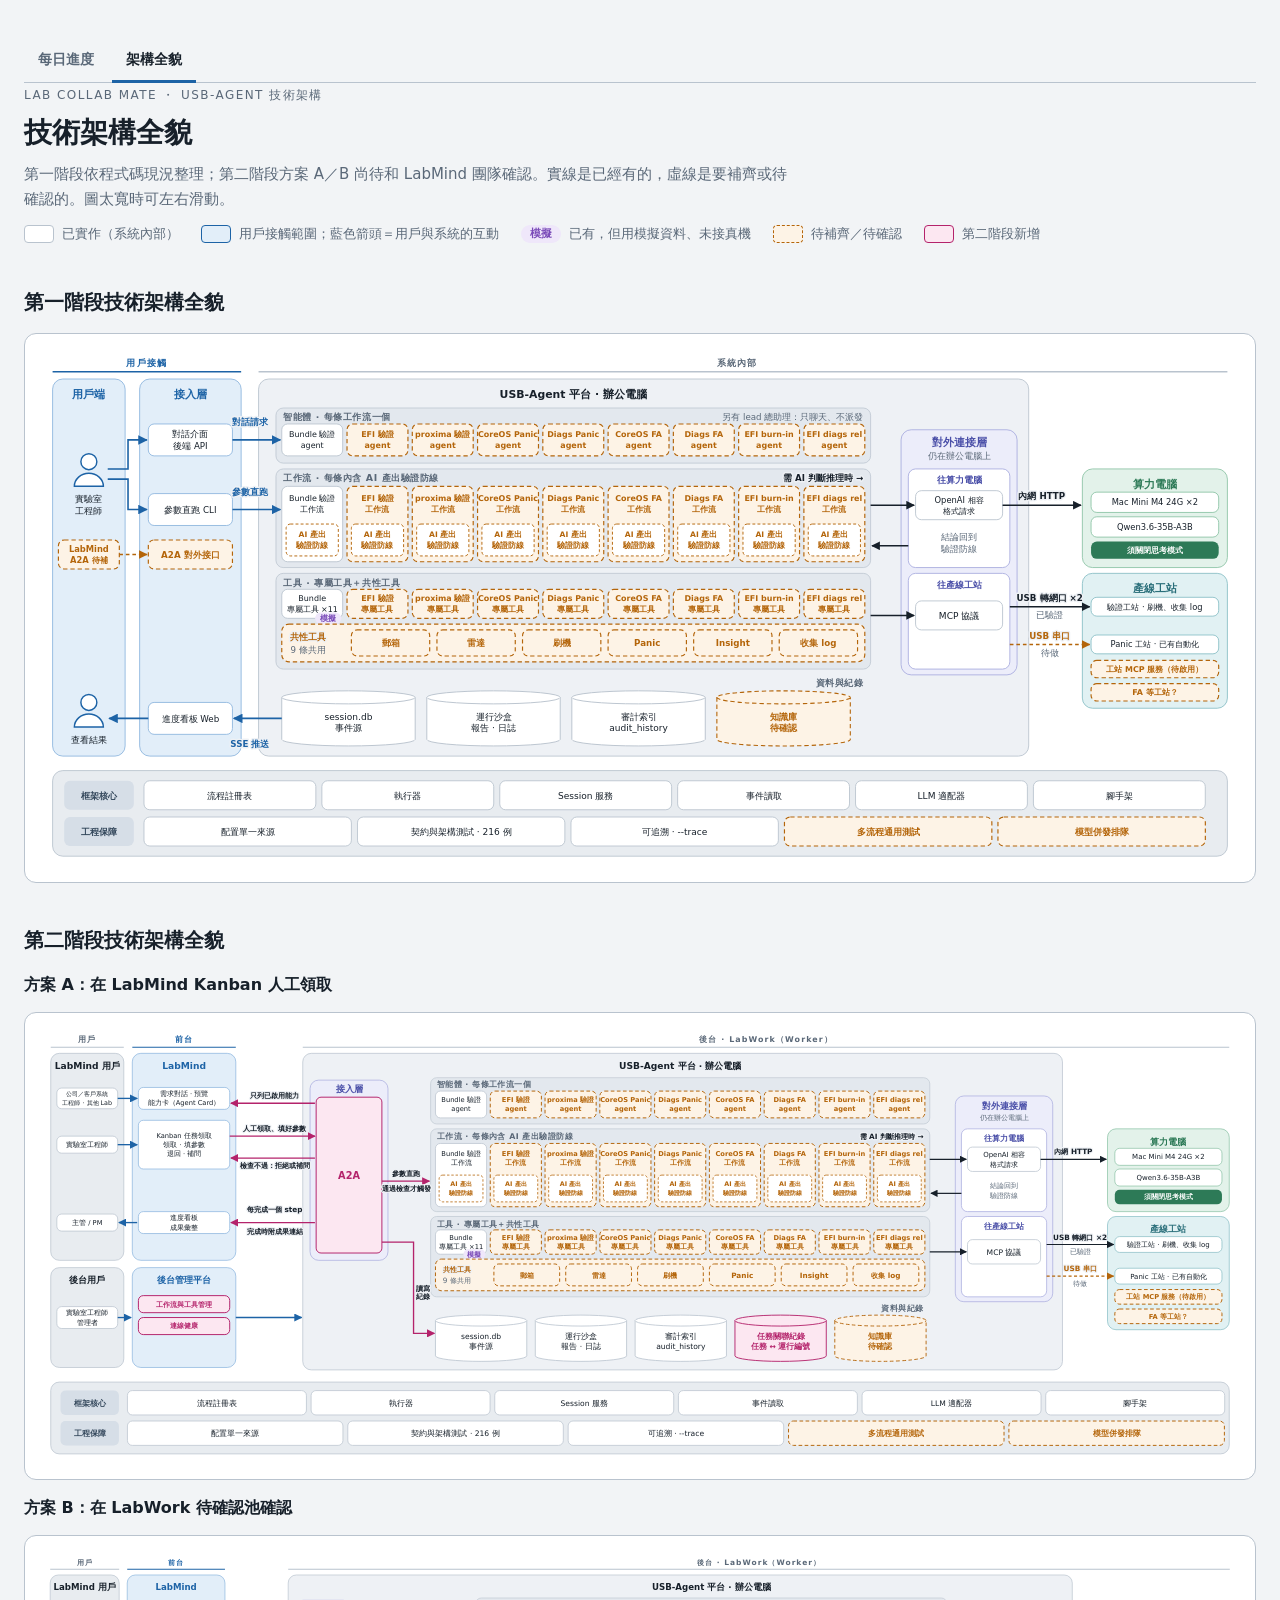
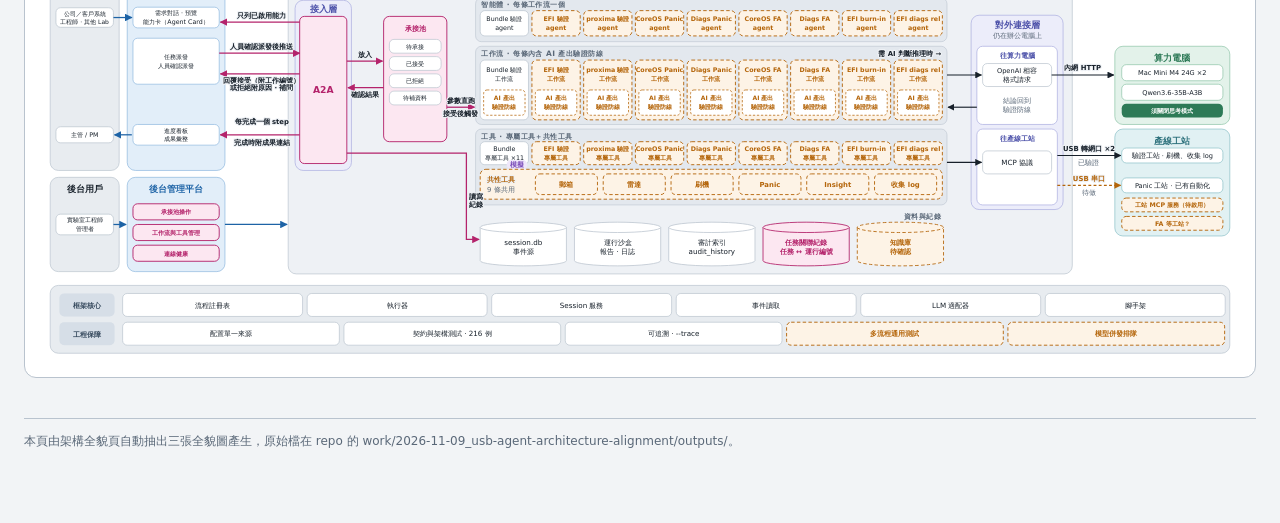
==== public/arch.html @ 5f6e45b5 "[2026-11-11_dashboard-schedule-and-arch-tab] 日報頁新增整體時程與架構全貌分頁 - public/index.html：分頁列、整體時程（摘要卡＋甘特圖） " ====
<!doctype html>
<html lang="zh-Hant">
<head>
<meta charset="utf-8">
<meta name="viewport" content="width=device-width,initial-scale=1,viewport-fit=cover">
<meta name="robots" content="noindex,nofollow">
<title>Lab Collab Mate 架構全貌</title>
<style>
/* Layout: single reading column; wide figures scroll sideways on phones; tables scroll in their own box. */
:root{
  --bg:#F2F4F6; --surface:#FFFFFF; --band:#E8ECF0; --fg:#17202A; --muted:#5A6878; --line:#B9C3CE;
  --head:#DCE4EC; --gap:#B4650A; --gap-soft:#FDF3E6; --mock:#7A4BB8; --mock-soft:#EFE7FA;
  --user:#1D63A6; --user-soft:#E2EEF9; --ubox:#F6FAFE; --user-line:#8DB6DE;
  --plat:#EEF1F5; --comp:#2D7A57; --comp-soft:#E3F2EA; --comp-line:#8CC3A6;
  --stn:#2A6F7A; --stn-soft:#E1F1F3; --stn-line:#89BFC6;
  --arrow:#6A8FB3; --arrow-soft:#DCE8F4; --link:#4A4FA8; --link-soft:#ECEDFA; --link-line:#A9ACDF; --lane:#E4E9EF; --p2:#B4236B; --p2-soft:#FCE7F1; --band2:#E3E8EE; --lane-on:#D7E3EF; --rl:#D6DEE7; --rl-fg:#33475B;
  --f-body:"Noto Sans TC","PingFang TC","Microsoft JhengHei",system-ui,sans-serif;
  --f-mono:"IBM Plex Mono",ui-monospace,Menlo,Consolas,monospace;
}
@media (prefers-color-scheme: dark){:root:not([data-theme="light"]){
  --bg:#12171D; --surface:#1A222B; --band:#202A35; --fg:#E5EBF0; --muted:#9AA8B6; --line:#3D4A58;
  --head:#2A3644; --gap:#F0A84E; --gap-soft:#33261A; --mock:#C3A3F0; --mock-soft:#2E2540;
  --user:#7DB8EE; --user-soft:#1A2C3F; --ubox:#1C2735;
  --user-line:#3F6F9C; --plat:#1D252F; --comp:#6CC495; --comp-soft:#17302A; --comp-line:#3E7A5E;
  --stn:#6FC3CE; --stn-soft:#163036; --stn-line:#3B7880; --arrow:#7FA6CC; --arrow-soft:#1E3043; --link:#A9ADF2; --link-soft:#22243F; --link-line:#4A4E8A; --lane:#232C37; --p2:#F28DBE; --p2-soft:#3A1A2B; --band2:#222B36; --lane-on:#283A4C; --rl:#2B3644; --rl-fg:#C9D5E1; color-scheme:dark}}
:root[data-theme="dark"]{
  --bg:#12171D; --surface:#1A222B; --band:#202A35; --fg:#E5EBF0; --muted:#9AA8B6; --line:#3D4A58;
  --head:#2A3644; --gap:#F0A84E; --gap-soft:#33261A; --mock:#C3A3F0; --mock-soft:#2E2540;
  --user:#7DB8EE; --user-soft:#1A2C3F; --ubox:#1C2735;
  --user-line:#3F6F9C; --plat:#1D252F; --comp:#6CC495; --comp-soft:#17302A; --comp-line:#3E7A5E;
  --stn:#6FC3CE; --stn-soft:#163036; --stn-line:#3B7880; --arrow:#7FA6CC; --arrow-soft:#1E3043; --link:#A9ADF2; --link-soft:#22243F; --link-line:#4A4E8A; --lane:#232C37; --p2:#F28DBE; --p2-soft:#3A1A2B; --band2:#222B36; --lane-on:#283A4C; --rl:#2B3644; --rl-fg:#C9D5E1; color-scheme:dark}
*{box-sizing:border-box}
body{background:var(--bg);color:var(--fg);font-family:var(--f-body);font-size:15px;line-height:1.7}
.wrap{max-width:1960px;margin:0 auto;padding-block:32px 64px;padding-left:max(16px,env(safe-area-inset-left,0px));padding-right:max(16px,env(safe-area-inset-right,0px));display:flex;flex-direction:column;gap:40px}
h1,h2,h3{margin:0;text-wrap:balance}
h1{font-size:28px;line-height:1.3}
h2{font-size:20px}
h3{font-size:16px}
.eyebrow{font-size:12px;letter-spacing:.12em;color:var(--muted)}
.lede{margin:0;max-width:80ch;color:var(--muted)}
header{display:flex;flex-direction:column;gap:10px}
section{display:flex;flex-direction:column;gap:14px;min-width:0}
.legend{display:flex;flex-wrap:wrap;gap:10px 22px;font-size:13px;color:var(--muted);align-items:center}
.legend span{display:inline-flex;align-items:center;gap:8px}
.sw{width:30px;height:18px;border-radius:4px;display:inline-block;font-style:normal}
.sw.solid{background:var(--surface);border:1.5px solid var(--line)}
.sw.usw{background:var(--user-soft);border:1.5px solid var(--user)}
.sw.gapsw{background:var(--gap-soft);border:1.5px dashed var(--gap)}
.sw.mocksw{background:var(--mock-soft);border-radius:9px;width:40px;font-size:11px;color:var(--mock);text-align:center;line-height:18px;font-weight:700}
figure{margin:0;background:var(--surface);border:1px solid var(--line);border-radius:12px;padding:16px;display:flex;flex-direction:column;gap:12px;min-width:0}
.scroll{overflow-x:auto;-webkit-overflow-scrolling:touch}
.scroll svg{display:block;width:100%;min-width:960px;height:auto;margin:0 auto}
.scroll svg.narrow{max-width:1000px}
figcaption{font-size:14px;color:var(--muted);max-width:80ch}
svg{color:var(--fg);font-family:var(--f-body)}
.band{fill:var(--band)}
.uband{fill:var(--user-soft)}
.bl{fill:var(--muted);font-size:13px;font-weight:700;letter-spacing:.06em}
.lane{fill:var(--muted);font-size:14px;font-weight:700;letter-spacing:.08em}
.box{fill:var(--surface);stroke:var(--line);stroke-width:1.5}
.ubox{fill:var(--ubox);stroke:var(--user);stroke-width:1.5}
.gap{fill:var(--gap-soft);stroke:var(--gap);stroke-width:1.6;stroke-dasharray:7 5}
.tagbox{fill:var(--head);stroke:none}
.head{fill:var(--head)}
.tt{fill:var(--fg);font-size:14.5px;font-weight:700}
.ts{fill:var(--muted);font-size:12.5px}
.ts2{fill:var(--fg);font-size:13px}
.tagr{fill:var(--mock-soft)}
.tagt{fill:var(--mock);font-size:11.5px;font-weight:700}
.ar{fill:none;stroke:var(--fg);stroke-width:1.5}
.userar{stroke:var(--user);stroke-width:2}
.ln{stroke:var(--fg);stroke-width:2;fill:none}
.gapar{stroke:var(--gap);stroke-dasharray:6 5}
.ahp{fill:var(--fg)} .ahg{fill:var(--gap)} .ahu{fill:var(--user)}
.al{fill:var(--fg);font-size:12px;font-weight:500}
.ual{fill:var(--user);font-weight:700}
.div{stroke:var(--user);stroke-width:1.5}
.divt{fill:var(--user);font-size:12.5px;font-weight:700}
.zone{fill:var(--muted);font-size:13px;letter-spacing:.14em;font-weight:700}
.zu{fill:var(--user)}
.zline{stroke:var(--line);stroke-width:2;fill:none}
.zlu{stroke:var(--user)}
.g-user{fill:var(--user-soft);stroke:var(--user-line);stroke-width:1.2}
.g-plat{fill:var(--plat);stroke:var(--line);stroke-width:1.2}
.g-comp{fill:var(--comp-soft);stroke:var(--comp-line);stroke-width:1.2}
.g-stn{fill:var(--stn-soft);stroke:var(--stn-line);stroke-width:1.2}
.g-base{fill:var(--band);stroke:var(--line);stroke-width:1.2}
.gt{fill:var(--fg);font-size:15px;font-weight:700}
.gt-user{fill:var(--user)} .gt-comp{fill:var(--comp)} .gt-stn{fill:var(--stn)}
.c-solid{fill:var(--surface);stroke:var(--line);stroke-width:1.2}
.c-user{fill:var(--surface);stroke:var(--user-line);stroke-width:1.2}
.c-comp{fill:var(--surface);stroke:var(--comp-line);stroke-width:1.2}
.c-stn{fill:var(--surface);stroke:var(--stn-line);stroke-width:1.2}
.c-dark{fill:var(--comp)}
.c-gap{fill:var(--gap-soft);stroke:var(--gap);stroke-width:1.6;stroke-dasharray:6 4}
.ct{fill:var(--fg);font-weight:500}
.ct-gap{fill:var(--gap);font-weight:700}
.ct-dark{fill:var(--surface);font-weight:700}
.ba-flow{fill:var(--arrow-soft);stroke:var(--arrow);stroke-width:1.4;stroke-linejoin:round}
.ba-gapflow{fill:var(--gap-soft);stroke:var(--gap);stroke-width:1.4;stroke-dasharray:5 3;stroke-linejoin:round}
.cy{fill:var(--surface);stroke:var(--line);stroke-width:1.3}
.cy-gap{fill:var(--gap-soft);stroke:var(--gap);stroke-width:1.5;stroke-dasharray:6 4}
.ic-user{fill:var(--surface);stroke:var(--user);stroke-width:2}
.ic-comp{fill:var(--surface);stroke:var(--comp);stroke-width:2}
.ic-dot{fill:var(--comp)}
.ic-stn{fill:var(--surface);stroke:var(--stn);stroke-width:2}
.ict{fill:var(--fg);font-size:13px;font-weight:500}
.rl{fill:var(--rl)}
.rlt{fill:var(--rl-fg);font-size:13px;font-weight:700}
.chev{fill:var(--muted)}
.hint{fill:var(--muted);font-size:12px}
.sub{fill:var(--fg);font-size:14px;font-weight:700}
.g-link{fill:var(--link-soft);stroke:var(--link-line);stroke-width:1.2}
.gt-link{fill:var(--link)}
.lane{fill:var(--lane)} .lane-on{fill:var(--lane-on)}
.lk{stroke:var(--gap);stroke-width:1.3;stroke-dasharray:3 3;fill:none}
.sl{paint-order:stroke;stroke:var(--plat);stroke-width:4px;stroke-linejoin:round}
.sub2{font-size:13px;font-weight:700}
.band2{fill:var(--band2);stroke:var(--line);stroke-width:1}
.g-sub{fill:var(--surface);stroke:var(--link-line);stroke-width:1.2}
.guard{fill:var(--surface);stroke:var(--gap);stroke-width:1.3;stroke-dasharray:4 3}
.sw.p2sw{background:var(--p2-soft);border:1.5px solid var(--p2)}
.c-new{fill:var(--p2-soft);stroke:var(--p2);stroke-width:1.6}
.ct-new{fill:var(--p2);font-weight:700}
.cy-new{fill:var(--p2-soft);stroke:var(--p2);stroke-width:1.5}
.sl-n{fill:none;stroke:var(--p2);stroke-width:2.2}
.ahn{fill:var(--p2)}
.sln{fill:var(--p2)}
.g-subu{fill:var(--surface);stroke:var(--user-line);stroke-width:1.2}
.g-subn{fill:var(--surface);stroke:var(--p2);stroke-width:1.2}
.rowt{fill:var(--muted);font-size:13px;font-weight:700;letter-spacing:.06em}
.sl-i{fill:none;stroke:var(--fg);stroke-width:2}
.sl-u{fill:none;stroke:var(--user);stroke-width:2.2}
.sl-g{fill:none;stroke:var(--gap);stroke-width:2;stroke-dasharray:5 4}
.bd-i{fill:var(--fg)} .bd-u{fill:var(--user)} .bd-g{fill:var(--gap)}
.bdt{fill:var(--bg);font-size:12.5px;font-weight:700;font-family:var(--f-mono)}
.sl{fill:var(--fg);font-size:12px;font-weight:700}
.slu{fill:var(--user)} .slg{fill:var(--gap)}
.steps{margin:0;padding-left:0;list-style:none;display:grid;grid-template-columns:repeat(auto-fit,minmax(min(100%,250px),1fr));gap:6px 18px;font-size:14px}
.steps li{display:flex;gap:8px;align-items:baseline;min-width:0}
.steps .n{flex:none;width:22px;height:22px;border-radius:50%;display:inline-flex;align-items:center;justify-content:center;font-family:var(--f-mono);font-size:12px;font-weight:700;color:var(--bg);background:var(--fg)}
.steps .n.u{background:var(--user)} .steps .n.g{background:var(--gap)}

.notes{display:grid;grid-template-columns:repeat(auto-fit,minmax(min(100%,300px),1fr));gap:12px}
.note{background:var(--surface);border:1px solid var(--line);border-radius:10px;padding:12px 14px;font-size:14px;min-width:0}
.note b{display:block;margin-bottom:2px}
.tbl{overflow-x:auto;background:var(--surface);border:1px solid var(--line);border-radius:12px}
table{border-collapse:collapse;width:100%;min-width:900px;font-size:14px}
th,td{text-align:left;padding:10px 14px;border-top:1px solid var(--line);vertical-align:top}
thead th{border-top:0;font-size:12px;color:var(--muted);letter-spacing:.06em;font-weight:500;background:var(--band);white-space:nowrap}
tbody th{font-weight:700;white-space:nowrap}
tbody th code{display:block;font-weight:400;color:var(--muted);font-size:12px}
tr.grp td{background:var(--band);font-size:12px;color:var(--muted);font-weight:700;letter-spacing:.06em;padding-block:6px}
td.n{font-family:var(--f-mono);color:var(--muted);white-space:nowrap}
td.item{font-weight:700;white-space:nowrap}
.q{display:inline-block;font-size:12px;padding:0 8px;border:1px dashed var(--gap);border-radius:4px;background:var(--gap-soft);color:var(--gap);white-space:nowrap}
.mk{display:inline-block;font-size:12px;padding:0 8px;border-radius:9px;background:var(--mock-soft);color:var(--mock);font-weight:700;white-space:nowrap}
.src{font-size:11px;color:var(--muted)}
.who{display:inline-block;font-size:12px;padding:1px 8px;border-radius:999px;background:var(--gap-soft);color:var(--gap);font-weight:700;white-space:nowrap}
.who.me{background:var(--mock-soft);color:var(--mock)}
.mono{font-family:var(--f-mono);font-variant-numeric:tabular-nums}
code{font-family:var(--f-mono);font-size:.92em}
footer{font-size:12px;color:var(--muted);border-top:1px solid var(--line);padding-top:12px}

.tabs{display:flex;gap:4px;border-bottom:1px solid var(--line);margin-bottom:-8px}
.tabs a{font-size:14px;font-weight:700;color:var(--muted);text-decoration:none;padding:8px 14px;border-bottom:3px solid transparent;margin-bottom:-1px}
.tabs a:hover{color:var(--fg)}
.tabs a[aria-current="page"]{color:var(--fg);border-bottom-color:var(--user)}
.tabs a:focus-visible{outline:2px solid var(--user);outline-offset:2px;border-radius:4px}
.note-src{font-size:12px;color:var(--muted)}
</style>
</head>
<body>
<div class="wrap">
<header>
  <nav class="tabs" aria-label="頁面"><a href="./">每日進度</a><a href="arch.html" aria-current="page">架構全貌</a></nav>
  <div class="eyebrow">LAB COLLAB MATE ・ USB-AGENT 技術架構</div>
  <h1>技術架構全貌</h1>
  <p class="lede">第一階段依程式碼現況整理；第二階段方案 A／B 尚待和 LabMind 團隊確認。實線是已經有的，虛線是要補齊或待確認的。圖太寬時可左右滑動。</p>
  <div class="legend">
    <span><i class="sw solid"></i>已實作（系統內部）</span>
    <span><i class="sw usw"></i>用戶接觸範圍；藍色箭頭＝用戶與系統的互動</span>
    <span><i class="sw mocksw">模擬</i>已有，但用模擬資料、未接真機</span>
    <span><i class="sw gapsw"></i>待補齊／待確認</span>
    <span><i class="sw p2sw"></i>第二階段新增</span>
  </div>
</header>

<section aria-labelledby="h-arch">
  <h2 id="h-arch">第一階段技術架構全貌</h2>
  <figure>
    <div class="scroll"><svg viewBox="0 0 1652 712" role="img" aria-label="技術架構全貌：智能體、工作流、工具三層，9 條工作流一一對應且各含 AI 產出驗證防線；工具經 MCP 協議到產線工站，需 AI 判斷時經 OpenAI 相容格式請求到算力電腦"><defs>
<marker id="sah" viewBox="0 0 10 10" refX="9" refY="5" markerWidth="6" markerHeight="6" orient="auto-start-reverse"><path class="ahp" d="M0 0L10 5L0 10z"/></marker>
<marker id="sahu" viewBox="0 0 10 10" refX="9" refY="5" markerWidth="6" markerHeight="6" orient="auto-start-reverse"><path class="ahu" d="M0 0L10 5L0 10z"/></marker>
<marker id="sahg" viewBox="0 0 10 10" refX="9" refY="5" markerWidth="6" markerHeight="6" orient="auto-start-reverse"><path class="ahg" d="M0 0L10 5L0 10z"/></marker>
</defs><text class="zone zu" x="146" y="22" text-anchor="middle">用戶接觸</text><text class="zone" x="960" y="22" text-anchor="middle">系統內部</text><path class="zline zlu" d="M16 30H276"/><path class="zline" d="M300 30H1636"/><rect class="g-user" x="16" y="40" width="100" height="520" rx="14"/><text class="gt gt-user" x="66.0" y="66" text-anchor="middle">用戶端</text><rect class="g-user" x="136" y="40" width="140" height="520" rx="14"/><text class="gt gt-user" x="206.0" y="66" text-anchor="middle">接入層</text><rect class="g-plat" x="300" y="40" width="1062" height="520" rx="14"/><g transform="translate(16,0)"><text class="gt" x="718" y="66" text-anchor="middle">USB-Agent 平台 · 辦公電腦</text><rect class="band2" x="308" y="80" width="820" height="76" rx="10"/><rect class="band2" x="308" y="164" width="820" height="136" rx="10"/><rect class="band2" x="308" y="308" width="820" height="132" rx="10"/><text class="rowt" x="318" y="96" text-anchor="start">智能體 · 每條工作流一個</text><text class="hint" x="1118" y="96" text-anchor="end">另有 lead 總助理：只聊天、不派發</text><text class="rowt" x="318" y="181" text-anchor="start">工作流 · 每條內含 AI 產出驗證防線</text><text class="sl" x="1118" y="181" text-anchor="end">需 AI 判斷推理時 →</text><text class="rowt" x="318" y="325" text-anchor="start">工具 · 專屬工具＋共性工具</text><rect class="c-solid" x="316" y="102" width="84" height="44" rx="8"/><text class="ct" x="358.0" y="120.46" text-anchor="middle" style="font-size:11px">Bundle 驗證</text><text class="ct" x="358.0" y="135.45999999999998" text-anchor="middle" style="font-size:11px">agent</text><rect class="c-solid" x="316" y="188" width="84" height="104" rx="8"/><text class="ct" x="358" y="208" text-anchor="middle" style="font-size:11px">Bundle 驗證</text><text class="ct" x="358" y="224" text-anchor="middle" style="font-size:11px">工作流</text><rect class="guard" x="322" y="240" width="72" height="44" rx="6"/><text class="ct-gap" x="358" y="258" text-anchor="middle" style="font-size:10.5px">AI 產出</text><text class="ct-gap" x="358" y="273" text-anchor="middle" style="font-size:10.5px">驗證防線</text><rect class="c-solid" x="316" y="330" width="84" height="40" rx="8"/><text class="ct" x="358.0" y="346.46" text-anchor="middle" style="font-size:11px">Bundle</text><text class="ct" x="358.0" y="361.46" text-anchor="middle" style="font-size:11px">專屬工具 ×11</text><rect class="tagr" x="362" y="362" width="36" height="16" rx="8"/><text class="tagt" x="380" y="374" text-anchor="middle">模擬</text><rect class="c-gap" x="406" y="102" width="84" height="44" rx="8"/><text class="ct-gap" x="448.0" y="120.46" text-anchor="middle" style="font-size:11px">EFI 驗證</text><text class="ct-gap" x="448.0" y="135.45999999999998" text-anchor="middle" style="font-size:11px">agent</text><rect class="c-gap" x="406" y="188" width="84" height="104" rx="8"/><text class="ct-gap" x="448" y="208" text-anchor="middle" style="font-size:11px">EFI 驗證</text><text class="ct-gap" x="448" y="224" text-anchor="middle" style="font-size:11px">工作流</text><rect class="guard" x="412" y="240" width="72" height="44" rx="6"/><text class="ct-gap" x="448" y="258" text-anchor="middle" style="font-size:10.5px">AI 產出</text><text class="ct-gap" x="448" y="273" text-anchor="middle" style="font-size:10.5px">驗證防線</text><rect class="c-gap" x="406" y="330" width="84" height="40" rx="8"/><text class="ct-gap" x="448.0" y="346.46" text-anchor="middle" style="font-size:11px">EFI 驗證</text><text class="ct-gap" x="448.0" y="361.46" text-anchor="middle" style="font-size:11px">專屬工具</text><rect class="c-gap" x="496" y="102" width="84" height="44" rx="8"/><text class="ct-gap" x="538.0" y="120.46" text-anchor="middle" style="font-size:11px">proxima 驗證</text><text class="ct-gap" x="538.0" y="135.45999999999998" text-anchor="middle" style="font-size:11px">agent</text><rect class="c-gap" x="496" y="188" width="84" height="104" rx="8"/><text class="ct-gap" x="538" y="208" text-anchor="middle" style="font-size:11px">proxima 驗證</text><text class="ct-gap" x="538" y="224" text-anchor="middle" style="font-size:11px">工作流</text><rect class="guard" x="502" y="240" width="72" height="44" rx="6"/><text class="ct-gap" x="538" y="258" text-anchor="middle" style="font-size:10.5px">AI 產出</text><text class="ct-gap" x="538" y="273" text-anchor="middle" style="font-size:10.5px">驗證防線</text><rect class="c-gap" x="496" y="330" width="84" height="40" rx="8"/><text class="ct-gap" x="538.0" y="346.46" text-anchor="middle" style="font-size:11px">proxima 驗證</text><text class="ct-gap" x="538.0" y="361.46" text-anchor="middle" style="font-size:11px">專屬工具</text><rect class="c-gap" x="586" y="102" width="84" height="44" rx="8"/><text class="ct-gap" x="628.0" y="120.46" text-anchor="middle" style="font-size:11px">CoreOS Panic</text><text class="ct-gap" x="628.0" y="135.45999999999998" text-anchor="middle" style="font-size:11px">agent</text><rect class="c-gap" x="586" y="188" width="84" height="104" rx="8"/><text class="ct-gap" x="628" y="208" text-anchor="middle" style="font-size:11px">CoreOS Panic</text><text class="ct-gap" x="628" y="224" text-anchor="middle" style="font-size:11px">工作流</text><rect class="guard" x="592" y="240" width="72" height="44" rx="6"/><text class="ct-gap" x="628" y="258" text-anchor="middle" style="font-size:10.5px">AI 產出</text><text class="ct-gap" x="628" y="273" text-anchor="middle" style="font-size:10.5px">驗證防線</text><rect class="c-gap" x="586" y="330" width="84" height="40" rx="8"/><text class="ct-gap" x="628.0" y="346.46" text-anchor="middle" style="font-size:11px">CoreOS Panic</text><text class="ct-gap" x="628.0" y="361.46" text-anchor="middle" style="font-size:11px">專屬工具</text><rect class="c-gap" x="676" y="102" width="84" height="44" rx="8"/><text class="ct-gap" x="718.0" y="120.46" text-anchor="middle" style="font-size:11px">Diags Panic</text><text class="ct-gap" x="718.0" y="135.45999999999998" text-anchor="middle" style="font-size:11px">agent</text><rect class="c-gap" x="676" y="188" width="84" height="104" rx="8"/><text class="ct-gap" x="718" y="208" text-anchor="middle" style="font-size:11px">Diags Panic</text><text class="ct-gap" x="718" y="224" text-anchor="middle" style="font-size:11px">工作流</text><rect class="guard" x="682" y="240" width="72" height="44" rx="6"/><text class="ct-gap" x="718" y="258" text-anchor="middle" style="font-size:10.5px">AI 產出</text><text class="ct-gap" x="718" y="273" text-anchor="middle" style="font-size:10.5px">驗證防線</text><rect class="c-gap" x="676" y="330" width="84" height="40" rx="8"/><text class="ct-gap" x="718.0" y="346.46" text-anchor="middle" style="font-size:11px">Diags Panic</text><text class="ct-gap" x="718.0" y="361.46" text-anchor="middle" style="font-size:11px">專屬工具</text><rect class="c-gap" x="766" y="102" width="84" height="44" rx="8"/><text class="ct-gap" x="808.0" y="120.46" text-anchor="middle" style="font-size:11px">CoreOS FA</text><text class="ct-gap" x="808.0" y="135.45999999999998" text-anchor="middle" style="font-size:11px">agent</text><rect class="c-gap" x="766" y="188" width="84" height="104" rx="8"/><text class="ct-gap" x="808" y="208" text-anchor="middle" style="font-size:11px">CoreOS FA</text><text class="ct-gap" x="808" y="224" text-anchor="middle" style="font-size:11px">工作流</text><rect class="guard" x="772" y="240" width="72" height="44" rx="6"/><text class="ct-gap" x="808" y="258" text-anchor="middle" style="font-size:10.5px">AI 產出</text><text class="ct-gap" x="808" y="273" text-anchor="middle" style="font-size:10.5px">驗證防線</text><rect class="c-gap" x="766" y="330" width="84" height="40" rx="8"/><text class="ct-gap" x="808.0" y="346.46" text-anchor="middle" style="font-size:11px">CoreOS FA</text><text class="ct-gap" x="808.0" y="361.46" text-anchor="middle" style="font-size:11px">專屬工具</text><rect class="c-gap" x="856" y="102" width="84" height="44" rx="8"/><text class="ct-gap" x="898.0" y="120.46" text-anchor="middle" style="font-size:11px">Diags FA</text><text class="ct-gap" x="898.0" y="135.45999999999998" text-anchor="middle" style="font-size:11px">agent</text><rect class="c-gap" x="856" y="188" width="84" height="104" rx="8"/><text class="ct-gap" x="898" y="208" text-anchor="middle" style="font-size:11px">Diags FA</text><text class="ct-gap" x="898" y="224" text-anchor="middle" style="font-size:11px">工作流</text><rect class="guard" x="862" y="240" width="72" height="44" rx="6"/><text class="ct-gap" x="898" y="258" text-anchor="middle" style="font-size:10.5px">AI 產出</text><text class="ct-gap" x="898" y="273" text-anchor="middle" style="font-size:10.5px">驗證防線</text><rect class="c-gap" x="856" y="330" width="84" height="40" rx="8"/><text class="ct-gap" x="898.0" y="346.46" text-anchor="middle" style="font-size:11px">Diags FA</text><text class="ct-gap" x="898.0" y="361.46" text-anchor="middle" style="font-size:11px">專屬工具</text><rect class="c-gap" x="946" y="102" width="84" height="44" rx="8"/><text class="ct-gap" x="988.0" y="120.46" text-anchor="middle" style="font-size:11px">EFI burn-in</text><text class="ct-gap" x="988.0" y="135.45999999999998" text-anchor="middle" style="font-size:11px">agent</text><rect class="c-gap" x="946" y="188" width="84" height="104" rx="8"/><text class="ct-gap" x="988" y="208" text-anchor="middle" style="font-size:11px">EFI burn-in</text><text class="ct-gap" x="988" y="224" text-anchor="middle" style="font-size:11px">工作流</text><rect class="guard" x="952" y="240" width="72" height="44" rx="6"/><text class="ct-gap" x="988" y="258" text-anchor="middle" style="font-size:10.5px">AI 產出</text><text class="ct-gap" x="988" y="273" text-anchor="middle" style="font-size:10.5px">驗證防線</text><rect class="c-gap" x="946" y="330" width="84" height="40" rx="8"/><text class="ct-gap" x="988.0" y="346.46" text-anchor="middle" style="font-size:11px">EFI burn-in</text><text class="ct-gap" x="988.0" y="361.46" text-anchor="middle" style="font-size:11px">專屬工具</text><rect class="c-gap" x="1036" y="102" width="84" height="44" rx="8"/><text class="ct-gap" x="1078.0" y="120.46" text-anchor="middle" style="font-size:11px">EFI diags rel</text><text class="ct-gap" x="1078.0" y="135.45999999999998" text-anchor="middle" style="font-size:11px">agent</text><rect class="c-gap" x="1036" y="188" width="84" height="104" rx="8"/><text class="ct-gap" x="1078" y="208" text-anchor="middle" style="font-size:11px">EFI diags rel</text><text class="ct-gap" x="1078" y="224" text-anchor="middle" style="font-size:11px">工作流</text><rect class="guard" x="1042" y="240" width="72" height="44" rx="6"/><text class="ct-gap" x="1078" y="258" text-anchor="middle" style="font-size:10.5px">AI 產出</text><text class="ct-gap" x="1078" y="273" text-anchor="middle" style="font-size:10.5px">驗證防線</text><rect class="c-gap" x="1036" y="330" width="84" height="40" rx="8"/><text class="ct-gap" x="1078.0" y="346.46" text-anchor="middle" style="font-size:11px">EFI diags rel</text><text class="ct-gap" x="1078.0" y="361.46" text-anchor="middle" style="font-size:11px">專屬工具</text><rect class="c-gap" x="316" y="378" width="804" height="52" rx="10"/><text class="sl slg" x="328" y="400" text-anchor="start">共性工具</text><text class="hint" x="328" y="418" text-anchor="start">9 條共用</text><rect class="c-gap" x="412" y="386" width="108" height="36" rx="8"/><text class="ct-gap" x="466.0" y="408.32" text-anchor="middle" style="font-size:12px">郵箱</text><rect class="c-gap" x="530" y="386" width="108" height="36" rx="8"/><text class="ct-gap" x="584.0" y="408.32" text-anchor="middle" style="font-size:12px">雷達</text><rect class="c-gap" x="648" y="386" width="108" height="36" rx="8"/><text class="ct-gap" x="702.0" y="408.32" text-anchor="middle" style="font-size:12px">刷機</text><rect class="c-gap" x="766" y="386" width="108" height="36" rx="8"/><text class="ct-gap" x="820.0" y="408.32" text-anchor="middle" style="font-size:12px">Panic</text><rect class="c-gap" x="884" y="386" width="108" height="36" rx="8"/><text class="ct-gap" x="938.0" y="408.32" text-anchor="middle" style="font-size:12px">Insight</text><rect class="c-gap" x="1002" y="386" width="108" height="36" rx="8"/><text class="ct-gap" x="1056.0" y="408.32" text-anchor="middle" style="font-size:12px">收集 log</text><text class="rowt" x="1118" y="464" text-anchor="end">資料與紀錄</text><path class="cy" d="M316 479V537A92.0 9 0 0 0 500 537V479A92.0 9 0 0 0 316 479Z"/><path class="cy" d="M316 479A92.0 9 0 0 0 500 479"/><text class="ct" x="408.0" y="510.0" text-anchor="middle" style="font-size:12.5px">session.db</text><text class="ct" x="408.0" y="526.0" text-anchor="middle" style="font-size:12.5px">事件源</text><path class="cy" d="M516 479V537A92.0 9 0 0 0 700 537V479A92.0 9 0 0 0 516 479Z"/><path class="cy" d="M516 479A92.0 9 0 0 0 700 479"/><text class="ct" x="608.0" y="510.0" text-anchor="middle" style="font-size:12.5px">運行沙盒</text><text class="ct" x="608.0" y="526.0" text-anchor="middle" style="font-size:12.5px">報告 · 日誌</text><path class="cy" d="M716 479V537A92.0 9 0 0 0 900 537V479A92.0 9 0 0 0 716 479Z"/><path class="cy" d="M716 479A92.0 9 0 0 0 900 479"/><text class="ct" x="808.0" y="510.0" text-anchor="middle" style="font-size:12.5px">審計索引</text><text class="ct" x="808.0" y="526.0" text-anchor="middle" style="font-size:12.5px">audit_history</text><path class="cy-gap" d="M916 479V537A92.0 9 0 0 0 1100 537V479A92.0 9 0 0 0 916 479Z"/><path class="cy-gap" d="M916 479A92.0 9 0 0 0 1100 479"/><text class="ct-gap" x="1008.0" y="510.0" text-anchor="middle" style="font-size:12.5px">知識庫</text><text class="ct-gap" x="1008.0" y="526.0" text-anchor="middle" style="font-size:12.5px">待確認</text><rect class="g-link" x="1170" y="110" width="160" height="338" rx="14"/><text class="gt gt-link" x="1250" y="132" text-anchor="middle">對外連接層</text><text class="hint" x="1250" y="150" text-anchor="middle">仍在辦公電腦上</text><rect class="g-sub" x="1180" y="164" width="140" height="136" rx="10"/><text class="gt-link sub2" x="1250" y="184" text-anchor="middle">往算力電腦</text><rect class="c-solid" x="1190" y="194" width="120" height="40" rx="8"/><text class="ct" x="1250.0" y="210.39" text-anchor="middle" style="font-size:11.5px">OpenAI 相容</text><text class="ct" x="1250.0" y="225.89" text-anchor="middle" style="font-size:11.5px">格式請求</text><text class="hint" x="1250" y="262" text-anchor="middle">結論回到</text><text class="hint" x="1250" y="278" text-anchor="middle">驗證防線</text><rect class="g-sub" x="1180" y="308" width="140" height="132" rx="10"/><text class="gt-link sub2" x="1250" y="328" text-anchor="middle">往產線工站</text><rect class="c-solid" x="1190" y="346" width="120" height="40" rx="8"/><text class="ct" x="1250.0" y="370.5" text-anchor="middle" style="font-size:12.5px">MCP 協議</text><rect class="g-comp" x="1420" y="164" width="200" height="136" rx="14"/><text class="gt gt-comp" x="1520.0" y="190" text-anchor="middle">算力電腦</text><rect class="c-comp" x="1432" y="196" width="176" height="28" rx="8"/><text class="ct" x="1520.0" y="214.14" text-anchor="middle" style="font-size:11.5px">Mac Mini M4 24G ×2</text><rect class="c-comp" x="1432" y="230" width="176" height="28" rx="8"/><text class="ct" x="1520.0" y="248.14" text-anchor="middle" style="font-size:11.5px">Qwen3.6-35B-A3B</text><rect class="c-dark" x="1432" y="264" width="176" height="24" rx="8"/><text class="ct-dark" x="1520.0" y="279.96" text-anchor="middle" style="font-size:11px">須關閉思考模式</text><rect class="g-stn" x="1420" y="308" width="200" height="186" rx="14"/><text class="gt gt-stn" x="1520.0" y="334" text-anchor="middle">產線工站</text><rect class="c-stn" x="1432" y="341" width="176" height="26" rx="8"/><text class="ct" x="1520.0" y="358.14" text-anchor="middle" style="font-size:11.5px">驗證工站 · 刷機、收集 log</text><rect class="c-stn" x="1432" y="393" width="176" height="26" rx="8"/><text class="ct" x="1520.0" y="410.14" text-anchor="middle" style="font-size:11.5px">Panic 工站 · 已有自動化</text><rect class="c-gap" x="1432" y="428" width="176" height="24" rx="8"/><text class="ct-gap" x="1520.0" y="443.96" text-anchor="middle" style="font-size:11px">工站 MCP 服務（待啟用）</text><rect class="c-gap" x="1432" y="460" width="176" height="24" rx="8"/><text class="ct-gap" x="1520.0" y="475.96" text-anchor="middle" style="font-size:11px">FA 等工站？</text></g><circle class="ic-user" cx="66" cy="154" r="11"/><path class="ic-user" d="M46 188a20 18 0 0 1 40 0z"/><text class="ict" x="66" y="210" text-anchor="middle">實驗室</text><text class="ict" x="66" y="226" text-anchor="middle">工程師</text><rect class="c-gap" x="24" y="262" width="84" height="40" rx="8"/><text class="ct-gap" x="66.0" y="278.39" text-anchor="middle" style="font-size:11.5px">LabMind</text><text class="ct-gap" x="66.0" y="293.89" text-anchor="middle" style="font-size:11.5px">A2A 待補</text><circle class="ic-user" cx="66" cy="486" r="11"/><path class="ic-user" d="M46 520a20 18 0 0 1 40 0z"/><text class="ict" x="66" y="542" text-anchor="middle">查看結果</text><rect class="c-user" x="148" y="102" width="116" height="44" rx="8"/><text class="ct" x="206.0" y="120.32" text-anchor="middle" style="font-size:12px">對話介面</text><text class="ct" x="206.0" y="136.32" text-anchor="middle" style="font-size:12px">後端 API</text><rect class="c-user" x="148" y="198" width="116" height="44" rx="8"/><text class="ct" x="206.0" y="224.32" text-anchor="middle" style="font-size:12px">參數直跑 CLI</text><rect class="c-gap" x="148" y="262" width="116" height="40" rx="8"/><text class="ct-gap" x="206.0" y="286.32" text-anchor="middle" style="font-size:12px">A2A 對外接口</text><rect class="c-user" x="148" y="486" width="116" height="44" rx="8"/><text class="ct" x="206.0" y="512.32" text-anchor="middle" style="font-size:12px">進度看板 Web</text><path class="sl-u" d="M92 164H120V124H146" marker-end="url(#sahu)"/><path class="sl-u" d="M92 178H120V220H146" marker-end="url(#sahu)"/><path class="sl-g" d="M108 282H146" marker-end="url(#sahg)"/><path class="sl-u" d="M264 124H330" marker-end="url(#sahu)"/><text class="sl slu" x="288" y="104" text-anchor="middle">對話請求</text><path class="sl-u" d="M264 220H330" marker-end="url(#sahu)"/><text class="sl slu" x="288" y="200" text-anchor="middle">參數直跑</text><g transform="translate(16,0)"><path class="sl-i" d="M1128 214H1188" marker-end="url(#sah)"/><path class="sl-i" d="M1180 270H1130" marker-end="url(#sah)"/><path class="sl-i" d="M1310 214H1418" marker-end="url(#sah)"/><text class="sl" x="1364" y="206" text-anchor="middle">內網 HTTP</text><path class="sl-i" d="M1128 366H1188" marker-end="url(#sah)"/><path class="sl-i" d="M1320 354H1430" marker-end="url(#sah)"/><text class="sl" x="1375" y="346" text-anchor="middle">USB 轉網口 ×2</text><text class="hint" x="1375" y="370" text-anchor="middle">已驗證</text><path class="sl-g" d="M1320 406H1430" marker-end="url(#sahg)"/><text class="sl slg" x="1375" y="398" text-anchor="middle">USB 串口</text><text class="hint" x="1375" y="422" text-anchor="middle">待做</text></g><path class="sl-u" d="M332 508H266" marker-end="url(#sahu)"/><text class="sl slu" x="288" y="548" text-anchor="middle">SSE 推送</text><path class="sl-u" d="M148 508H94" marker-end="url(#sahu)"/><rect class="g-base" x="16" y="580" width="1620" height="118" rx="14"/><rect class="rl" x="32" y="594" width="96" height="40" rx="8"/><text class="rlt" x="80.0" y="619.0" text-anchor="middle">框架核心</text><rect class="c-solid" x="142.0" y="594" width="237" height="40" rx="8"/><text class="ct" x="260.5" y="618.5" text-anchor="middle" style="font-size:12.5px">流程註冊表</text><rect class="c-solid" x="387.3" y="594" width="237" height="40" rx="8"/><text class="ct" x="505.8" y="618.5" text-anchor="middle" style="font-size:12.5px">執行器</text><rect class="c-solid" x="632.6" y="594" width="237" height="40" rx="8"/><text class="ct" x="751.1" y="618.5" text-anchor="middle" style="font-size:12.5px">Session 服務</text><rect class="c-solid" x="877.9000000000001" y="594" width="237" height="40" rx="8"/><text class="ct" x="996.4000000000001" y="618.5" text-anchor="middle" style="font-size:12.5px">事件讀取</text><rect class="c-solid" x="1123.2" y="594" width="237" height="40" rx="8"/><text class="ct" x="1241.7" y="618.5" text-anchor="middle" style="font-size:12.5px">LLM 適配器</text><rect class="c-solid" x="1368.5" y="594" width="237" height="40" rx="8"/><text class="ct" x="1487.0" y="618.5" text-anchor="middle" style="font-size:12.5px">腳手架</text><rect class="rl" x="32" y="644" width="96" height="40" rx="8"/><text class="rlt" x="80.0" y="669.0" text-anchor="middle">工程保障</text><rect class="c-solid" x="142.0" y="644" width="286" height="40" rx="8"/><text class="ct" x="285.0" y="668.5" text-anchor="middle" style="font-size:12.5px">配置單一來源</text><rect class="c-solid" x="436.4" y="644" width="286" height="40" rx="8"/><text class="ct" x="579.4" y="668.5" text-anchor="middle" style="font-size:12.5px">契約與架構測試 · 216 例</text><rect class="c-solid" x="730.8" y="644" width="286" height="40" rx="8"/><text class="ct" x="873.8" y="668.5" text-anchor="middle" style="font-size:12.5px">可追溯 · --trace</text><rect class="c-gap" x="1025.1999999999998" y="644" width="286" height="40" rx="8"/><text class="ct-gap" x="1168.1999999999998" y="668.5" text-anchor="middle" style="font-size:12.5px">多流程通用測試</text><rect class="c-gap" x="1319.6" y="644" width="286" height="40" rx="8"/><text class="ct-gap" x="1462.6" y="668.5" text-anchor="middle" style="font-size:12.5px">模型併發排隊</text></svg></div>
    
  </figure>
  </section>

<section aria-labelledby="h-p2">
  <h2 id="h-p2">第二階段技術架構全貌</h2>
  <h3>方案 A：在 LabMind Kanban 人工領取</h3>
  <figure>
    <div class="scroll"><svg viewBox="0 0 1968 712" role="img" aria-label="第二階段方案 A：用戶、前台（LabMind 與後台管理平台）、LabWork 平台（內含接入層）"><defs>
<marker id="aah" viewBox="0 0 10 10" refX="9" refY="5" markerWidth="6" markerHeight="6" orient="auto-start-reverse"><path class="ahp" d="M0 0L10 5L0 10z"/></marker>
<marker id="aahu" viewBox="0 0 10 10" refX="9" refY="5" markerWidth="6" markerHeight="6" orient="auto-start-reverse"><path class="ahu" d="M0 0L10 5L0 10z"/></marker>
<marker id="aahg" viewBox="0 0 10 10" refX="9" refY="5" markerWidth="6" markerHeight="6" orient="auto-start-reverse"><path class="ahg" d="M0 0L10 5L0 10z"/></marker>
<marker id="aahn" viewBox="0 0 10 10" refX="9" refY="5" markerWidth="6" markerHeight="6" orient="auto-start-reverse"><path class="ahn" d="M0 0L10 5L0 10z"/></marker>
</defs><text class="zone" x="76" y="22" text-anchor="middle">用戶</text><text class="zone zu" x="235" y="22" text-anchor="middle">前台</text><text class="zone" x="1191" y="22" text-anchor="middle">後台 · LabWork（Worker）</text><path class="zline" d="M16 30H136"/><path class="zline zlu" d="M150 30H320"/><path class="zline" d="M430 30H1952"/><rect class="g-base" x="16" y="40" width="120" height="340" rx="14"/><text class="gt gt-base" x="76.0" y="66" text-anchor="middle">LabMind 用戶</text><rect class="c-solid" x="26" y="97" width="100" height="34" rx="8"/><text class="ct" x="76.0" y="110.53" text-anchor="middle" style="font-size:10.5px">公司／客戶系統</text><text class="ct" x="76.0" y="125.03" text-anchor="middle" style="font-size:10.5px">工程師 · 其他 Lab</text><rect class="c-solid" x="26" y="176" width="100" height="28" rx="8"/><text class="ct" x="76.0" y="193.96" text-anchor="middle" style="font-size:11px">實驗室工程師</text><rect class="c-solid" x="26" y="304" width="100" height="28" rx="8"/><text class="ct" x="76.0" y="321.96" text-anchor="middle" style="font-size:11px">主管 / PM</text><rect class="g-base" x="16" y="392" width="120" height="164" rx="14"/><text class="gt gt-base" x="76.0" y="418" text-anchor="middle">後台用戶</text><rect class="c-solid" x="26" y="456" width="100" height="36" rx="8"/><text class="ct" x="76.0" y="470.46" text-anchor="middle" style="font-size:11px">實驗室工程師</text><text class="ct" x="76.0" y="485.46" text-anchor="middle" style="font-size:11px">管理者</text><rect class="g-user" x="150" y="40" width="170" height="340" rx="14"/><text class="gt gt-user" x="235.0" y="66" text-anchor="middle">LabMind</text><rect class="c-user" x="160" y="96" width="150" height="36" rx="8"/><text class="ct" x="235.0" y="110.46" text-anchor="middle" style="font-size:11px">需求對話 · 預覽</text><text class="ct" x="235.0" y="125.46" text-anchor="middle" style="font-size:11px">能力卡（Agent Card）</text><rect class="c-user" x="160" y="150" width="150" height="80" rx="8"/><text class="ct" x="235.0" y="178.96" text-anchor="middle" style="font-size:11px">Kanban 任務領取</text><text class="ct" x="235.0" y="193.96" text-anchor="middle" style="font-size:11px">領取 · 填參數</text><text class="ct" x="235.0" y="208.96" text-anchor="middle" style="font-size:11px">退回 · 補問</text><rect class="c-user" x="160" y="300" width="150" height="36" rx="8"/><text class="ct" x="235.0" y="314.46" text-anchor="middle" style="font-size:11px">進度看板</text><text class="ct" x="235.0" y="329.46" text-anchor="middle" style="font-size:11px">成果彙整</text><rect class="g-user" x="150" y="392" width="170" height="164" rx="14"/><text class="gt gt-user" x="235.0" y="418" text-anchor="middle">後台管理平台</text><rect class="c-new" x="160" y="438" width="150" height="28" rx="8"/><text class="ct-new" x="235.0" y="455.96" text-anchor="middle" style="font-size:11px">工作流與工具管理</text><rect class="c-new" x="160" y="474" width="150" height="28" rx="8"/><text class="ct-new" x="235.0" y="491.96" text-anchor="middle" style="font-size:11px">連線健康</text><rect class="g-plat" x="430" y="40" width="1248" height="520" rx="14"/><text class="gt" x="1050" y="66" text-anchor="middle">USB-Agent 平台 · 辦公電腦</text><g transform="translate(316,0)"><g transform="translate(16,0)"><rect class="band2" x="308" y="80" width="820" height="76" rx="10"/><rect class="band2" x="308" y="164" width="820" height="136" rx="10"/><rect class="band2" x="308" y="308" width="820" height="132" rx="10"/><text class="rowt" x="318" y="96" text-anchor="start">智能體 · 每條工作流一個</text><text class="rowt" x="318" y="181" text-anchor="start">工作流 · 每條內含 AI 產出驗證防線</text><text class="sl" x="1118" y="181" text-anchor="end">需 AI 判斷推理時 →</text><text class="rowt" x="318" y="325" text-anchor="start">工具 · 專屬工具＋共性工具</text><rect class="c-solid" x="316" y="102" width="84" height="44" rx="8"/><text class="ct" x="358.0" y="120.46" text-anchor="middle" style="font-size:11px">Bundle 驗證</text><text class="ct" x="358.0" y="135.45999999999998" text-anchor="middle" style="font-size:11px">agent</text><rect class="c-solid" x="316" y="188" width="84" height="104" rx="8"/><text class="ct" x="358" y="208" text-anchor="middle" style="font-size:11px">Bundle 驗證</text><text class="ct" x="358" y="224" text-anchor="middle" style="font-size:11px">工作流</text><rect class="guard" x="322" y="240" width="72" height="44" rx="6"/><text class="ct-gap" x="358" y="258" text-anchor="middle" style="font-size:10.5px">AI 產出</text><text class="ct-gap" x="358" y="273" text-anchor="middle" style="font-size:10.5px">驗證防線</text><rect class="c-solid" x="316" y="330" width="84" height="40" rx="8"/><text class="ct" x="358.0" y="346.46" text-anchor="middle" style="font-size:11px">Bundle</text><text class="ct" x="358.0" y="361.46" text-anchor="middle" style="font-size:11px">專屬工具 ×11</text><rect class="tagr" x="362" y="362" width="36" height="16" rx="8"/><text class="tagt" x="380" y="374" text-anchor="middle">模擬</text><rect class="c-gap" x="406" y="102" width="84" height="44" rx="8"/><text class="ct-gap" x="448.0" y="120.46" text-anchor="middle" style="font-size:11px">EFI 驗證</text><text class="ct-gap" x="448.0" y="135.45999999999998" text-anchor="middle" style="font-size:11px">agent</text><rect class="c-gap" x="406" y="188" width="84" height="104" rx="8"/><text class="ct-gap" x="448" y="208" text-anchor="middle" style="font-size:11px">EFI 驗證</text><text class="ct-gap" x="448" y="224" text-anchor="middle" style="font-size:11px">工作流</text><rect class="guard" x="412" y="240" width="72" height="44" rx="6"/><text class="ct-gap" x="448" y="258" text-anchor="middle" style="font-size:10.5px">AI 產出</text><text class="ct-gap" x="448" y="273" text-anchor="middle" style="font-size:10.5px">驗證防線</text><rect class="c-gap" x="406" y="330" width="84" height="40" rx="8"/><text class="ct-gap" x="448.0" y="346.46" text-anchor="middle" style="font-size:11px">EFI 驗證</text><text class="ct-gap" x="448.0" y="361.46" text-anchor="middle" style="font-size:11px">專屬工具</text><rect class="c-gap" x="496" y="102" width="84" height="44" rx="8"/><text class="ct-gap" x="538.0" y="120.46" text-anchor="middle" style="font-size:11px">proxima 驗證</text><text class="ct-gap" x="538.0" y="135.45999999999998" text-anchor="middle" style="font-size:11px">agent</text><rect class="c-gap" x="496" y="188" width="84" height="104" rx="8"/><text class="ct-gap" x="538" y="208" text-anchor="middle" style="font-size:11px">proxima 驗證</text><text class="ct-gap" x="538" y="224" text-anchor="middle" style="font-size:11px">工作流</text><rect class="guard" x="502" y="240" width="72" height="44" rx="6"/><text class="ct-gap" x="538" y="258" text-anchor="middle" style="font-size:10.5px">AI 產出</text><text class="ct-gap" x="538" y="273" text-anchor="middle" style="font-size:10.5px">驗證防線</text><rect class="c-gap" x="496" y="330" width="84" height="40" rx="8"/><text class="ct-gap" x="538.0" y="346.46" text-anchor="middle" style="font-size:11px">proxima 驗證</text><text class="ct-gap" x="538.0" y="361.46" text-anchor="middle" style="font-size:11px">專屬工具</text><rect class="c-gap" x="586" y="102" width="84" height="44" rx="8"/><text class="ct-gap" x="628.0" y="120.46" text-anchor="middle" style="font-size:11px">CoreOS Panic</text><text class="ct-gap" x="628.0" y="135.45999999999998" text-anchor="middle" style="font-size:11px">agent</text><rect class="c-gap" x="586" y="188" width="84" height="104" rx="8"/><text class="ct-gap" x="628" y="208" text-anchor="middle" style="font-size:11px">CoreOS Panic</text><text class="ct-gap" x="628" y="224" text-anchor="middle" style="font-size:11px">工作流</text><rect class="guard" x="592" y="240" width="72" height="44" rx="6"/><text class="ct-gap" x="628" y="258" text-anchor="middle" style="font-size:10.5px">AI 產出</text><text class="ct-gap" x="628" y="273" text-anchor="middle" style="font-size:10.5px">驗證防線</text><rect class="c-gap" x="586" y="330" width="84" height="40" rx="8"/><text class="ct-gap" x="628.0" y="346.46" text-anchor="middle" style="font-size:11px">CoreOS Panic</text><text class="ct-gap" x="628.0" y="361.46" text-anchor="middle" style="font-size:11px">專屬工具</text><rect class="c-gap" x="676" y="102" width="84" height="44" rx="8"/><text class="ct-gap" x="718.0" y="120.46" text-anchor="middle" style="font-size:11px">Diags Panic</text><text class="ct-gap" x="718.0" y="135.45999999999998" text-anchor="middle" style="font-size:11px">agent</text><rect class="c-gap" x="676" y="188" width="84" height="104" rx="8"/><text class="ct-gap" x="718" y="208" text-anchor="middle" style="font-size:11px">Diags Panic</text><text class="ct-gap" x="718" y="224" text-anchor="middle" style="font-size:11px">工作流</text><rect class="guard" x="682" y="240" width="72" height="44" rx="6"/><text class="ct-gap" x="718" y="258" text-anchor="middle" style="font-size:10.5px">AI 產出</text><text class="ct-gap" x="718" y="273" text-anchor="middle" style="font-size:10.5px">驗證防線</text><rect class="c-gap" x="676" y="330" width="84" height="40" rx="8"/><text class="ct-gap" x="718.0" y="346.46" text-anchor="middle" style="font-size:11px">Diags Panic</text><text class="ct-gap" x="718.0" y="361.46" text-anchor="middle" style="font-size:11px">專屬工具</text><rect class="c-gap" x="766" y="102" width="84" height="44" rx="8"/><text class="ct-gap" x="808.0" y="120.46" text-anchor="middle" style="font-size:11px">CoreOS FA</text><text class="ct-gap" x="808.0" y="135.45999999999998" text-anchor="middle" style="font-size:11px">agent</text><rect class="c-gap" x="766" y="188" width="84" height="104" rx="8"/><text class="ct-gap" x="808" y="208" text-anchor="middle" style="font-size:11px">CoreOS FA</text><text class="ct-gap" x="808" y="224" text-anchor="middle" style="font-size:11px">工作流</text><rect class="guard" x="772" y="240" width="72" height="44" rx="6"/><text class="ct-gap" x="808" y="258" text-anchor="middle" style="font-size:10.5px">AI 產出</text><text class="ct-gap" x="808" y="273" text-anchor="middle" style="font-size:10.5px">驗證防線</text><rect class="c-gap" x="766" y="330" width="84" height="40" rx="8"/><text class="ct-gap" x="808.0" y="346.46" text-anchor="middle" style="font-size:11px">CoreOS FA</text><text class="ct-gap" x="808.0" y="361.46" text-anchor="middle" style="font-size:11px">專屬工具</text><rect class="c-gap" x="856" y="102" width="84" height="44" rx="8"/><text class="ct-gap" x="898.0" y="120.46" text-anchor="middle" style="font-size:11px">Diags FA</text><text class="ct-gap" x="898.0" y="135.45999999999998" text-anchor="middle" style="font-size:11px">agent</text><rect class="c-gap" x="856" y="188" width="84" height="104" rx="8"/><text class="ct-gap" x="898" y="208" text-anchor="middle" style="font-size:11px">Diags FA</text><text class="ct-gap" x="898" y="224" text-anchor="middle" style="font-size:11px">工作流</text><rect class="guard" x="862" y="240" width="72" height="44" rx="6"/><text class="ct-gap" x="898" y="258" text-anchor="middle" style="font-size:10.5px">AI 產出</text><text class="ct-gap" x="898" y="273" text-anchor="middle" style="font-size:10.5px">驗證防線</text><rect class="c-gap" x="856" y="330" width="84" height="40" rx="8"/><text class="ct-gap" x="898.0" y="346.46" text-anchor="middle" style="font-size:11px">Diags FA</text><text class="ct-gap" x="898.0" y="361.46" text-anchor="middle" style="font-size:11px">專屬工具</text><rect class="c-gap" x="946" y="102" width="84" height="44" rx="8"/><text class="ct-gap" x="988.0" y="120.46" text-anchor="middle" style="font-size:11px">EFI burn-in</text><text class="ct-gap" x="988.0" y="135.45999999999998" text-anchor="middle" style="font-size:11px">agent</text><rect class="c-gap" x="946" y="188" width="84" height="104" rx="8"/><text class="ct-gap" x="988" y="208" text-anchor="middle" style="font-size:11px">EFI burn-in</text><text class="ct-gap" x="988" y="224" text-anchor="middle" style="font-size:11px">工作流</text><rect class="guard" x="952" y="240" width="72" height="44" rx="6"/><text class="ct-gap" x="988" y="258" text-anchor="middle" style="font-size:10.5px">AI 產出</text><text class="ct-gap" x="988" y="273" text-anchor="middle" style="font-size:10.5px">驗證防線</text><rect class="c-gap" x="946" y="330" width="84" height="40" rx="8"/><text class="ct-gap" x="988.0" y="346.46" text-anchor="middle" style="font-size:11px">EFI burn-in</text><text class="ct-gap" x="988.0" y="361.46" text-anchor="middle" style="font-size:11px">專屬工具</text><rect class="c-gap" x="1036" y="102" width="84" height="44" rx="8"/><text class="ct-gap" x="1078.0" y="120.46" text-anchor="middle" style="font-size:11px">EFI diags rel</text><text class="ct-gap" x="1078.0" y="135.45999999999998" text-anchor="middle" style="font-size:11px">agent</text><rect class="c-gap" x="1036" y="188" width="84" height="104" rx="8"/><text class="ct-gap" x="1078" y="208" text-anchor="middle" style="font-size:11px">EFI diags rel</text><text class="ct-gap" x="1078" y="224" text-anchor="middle" style="font-size:11px">工作流</text><rect class="guard" x="1042" y="240" width="72" height="44" rx="6"/><text class="ct-gap" x="1078" y="258" text-anchor="middle" style="font-size:10.5px">AI 產出</text><text class="ct-gap" x="1078" y="273" text-anchor="middle" style="font-size:10.5px">驗證防線</text><rect class="c-gap" x="1036" y="330" width="84" height="40" rx="8"/><text class="ct-gap" x="1078.0" y="346.46" text-anchor="middle" style="font-size:11px">EFI diags rel</text><text class="ct-gap" x="1078.0" y="361.46" text-anchor="middle" style="font-size:11px">專屬工具</text><rect class="c-gap" x="316" y="378" width="804" height="52" rx="10"/><text class="sl slg" x="328" y="400" text-anchor="start">共性工具</text><text class="hint" x="328" y="418" text-anchor="start">9 條共用</text><rect class="c-gap" x="412" y="386" width="108" height="36" rx="8"/><text class="ct-gap" x="466.0" y="408.32" text-anchor="middle" style="font-size:12px">郵箱</text><rect class="c-gap" x="530" y="386" width="108" height="36" rx="8"/><text class="ct-gap" x="584.0" y="408.32" text-anchor="middle" style="font-size:12px">雷達</text><rect class="c-gap" x="648" y="386" width="108" height="36" rx="8"/><text class="ct-gap" x="702.0" y="408.32" text-anchor="middle" style="font-size:12px">刷機</text><rect class="c-gap" x="766" y="386" width="108" height="36" rx="8"/><text class="ct-gap" x="820.0" y="408.32" text-anchor="middle" style="font-size:12px">Panic</text><rect class="c-gap" x="884" y="386" width="108" height="36" rx="8"/><text class="ct-gap" x="938.0" y="408.32" text-anchor="middle" style="font-size:12px">Insight</text><rect class="c-gap" x="1002" y="386" width="108" height="36" rx="8"/><text class="ct-gap" x="1056.0" y="408.32" text-anchor="middle" style="font-size:12px">收集 log</text><text class="rowt" x="1118" y="464" text-anchor="end">資料與紀錄</text><path class="cy" d="M316 479V537A75.0 9 0 0 0 466 537V479A75.0 9 0 0 0 316 479Z"/><path class="cy" d="M316 479A75.0 9 0 0 0 466 479"/><text class="ct" x="391.0" y="510.0" text-anchor="middle" style="font-size:12.5px">session.db</text><text class="ct" x="391.0" y="526.0" text-anchor="middle" style="font-size:12.5px">事件源</text><path class="cy" d="M480 479V537A75.0 9 0 0 0 630 537V479A75.0 9 0 0 0 480 479Z"/><path class="cy" d="M480 479A75.0 9 0 0 0 630 479"/><text class="ct" x="555.0" y="510.0" text-anchor="middle" style="font-size:12.5px">運行沙盒</text><text class="ct" x="555.0" y="526.0" text-anchor="middle" style="font-size:12.5px">報告 · 日誌</text><path class="cy" d="M644 479V537A75.0 9 0 0 0 794 537V479A75.0 9 0 0 0 644 479Z"/><path class="cy" d="M644 479A75.0 9 0 0 0 794 479"/><text class="ct" x="719.0" y="510.0" text-anchor="middle" style="font-size:12.5px">審計索引</text><text class="ct" x="719.0" y="526.0" text-anchor="middle" style="font-size:12.5px">audit_history</text><path class="cy-new" d="M808 479V537A75.0 9 0 0 0 958 537V479A75.0 9 0 0 0 808 479Z"/><path class="cy-new" d="M808 479A75.0 9 0 0 0 958 479"/><text class="ct-new" x="883.0" y="510.0" text-anchor="middle" style="font-size:12.5px">任務關聯紀錄</text><text class="ct-new" x="883.0" y="526.0" text-anchor="middle" style="font-size:12.5px">任務 ↔ 運行編號</text><path class="cy-gap" d="M972 479V537A75.0 9 0 0 0 1122 537V479A75.0 9 0 0 0 972 479Z"/><path class="cy-gap" d="M972 479A75.0 9 0 0 0 1122 479"/><text class="ct-gap" x="1047.0" y="510.0" text-anchor="middle" style="font-size:12.5px">知識庫</text><text class="ct-gap" x="1047.0" y="526.0" text-anchor="middle" style="font-size:12.5px">待確認</text><rect class="g-link" x="1170" y="110" width="160" height="338" rx="14"/><text class="gt gt-link" x="1250" y="132" text-anchor="middle">對外連接層</text><text class="hint" x="1250" y="150" text-anchor="middle">仍在辦公電腦上</text><rect class="g-sub" x="1180" y="164" width="140" height="136" rx="10"/><text class="gt-link sub2" x="1250" y="184" text-anchor="middle">往算力電腦</text><rect class="c-solid" x="1190" y="194" width="120" height="40" rx="8"/><text class="ct" x="1250.0" y="210.39" text-anchor="middle" style="font-size:11.5px">OpenAI 相容</text><text class="ct" x="1250.0" y="225.89" text-anchor="middle" style="font-size:11.5px">格式請求</text><text class="hint" x="1250" y="262" text-anchor="middle">結論回到</text><text class="hint" x="1250" y="278" text-anchor="middle">驗證防線</text><rect class="g-sub" x="1180" y="308" width="140" height="132" rx="10"/><text class="gt-link sub2" x="1250" y="328" text-anchor="middle">往產線工站</text><rect class="c-solid" x="1190" y="346" width="120" height="40" rx="8"/><text class="ct" x="1250.0" y="370.5" text-anchor="middle" style="font-size:12.5px">MCP 協議</text><rect class="g-comp" x="1420" y="164" width="200" height="136" rx="14"/><text class="gt gt-comp" x="1520.0" y="190" text-anchor="middle">算力電腦</text><rect class="c-comp" x="1432" y="196" width="176" height="28" rx="8"/><text class="ct" x="1520.0" y="214.14" text-anchor="middle" style="font-size:11.5px">Mac Mini M4 24G ×2</text><rect class="c-comp" x="1432" y="230" width="176" height="28" rx="8"/><text class="ct" x="1520.0" y="248.14" text-anchor="middle" style="font-size:11.5px">Qwen3.6-35B-A3B</text><rect class="c-dark" x="1432" y="264" width="176" height="24" rx="8"/><text class="ct-dark" x="1520.0" y="279.96" text-anchor="middle" style="font-size:11px">須關閉思考模式</text><rect class="g-stn" x="1420" y="308" width="200" height="186" rx="14"/><text class="gt gt-stn" x="1520.0" y="334" text-anchor="middle">產線工站</text><rect class="c-stn" x="1432" y="341" width="176" height="26" rx="8"/><text class="ct" x="1520.0" y="358.14" text-anchor="middle" style="font-size:11.5px">驗證工站 · 刷機、收集 log</text><rect class="c-stn" x="1432" y="393" width="176" height="26" rx="8"/><text class="ct" x="1520.0" y="410.14" text-anchor="middle" style="font-size:11.5px">Panic 工站 · 已有自動化</text><rect class="c-gap" x="1432" y="428" width="176" height="24" rx="8"/><text class="ct-gap" x="1520.0" y="443.96" text-anchor="middle" style="font-size:11px">工站 MCP 服務（待啟用）</text><rect class="c-gap" x="1432" y="460" width="176" height="24" rx="8"/><text class="ct-gap" x="1520.0" y="475.96" text-anchor="middle" style="font-size:11px">FA 等工站？</text></g></g><g transform="translate(316,0)"><g transform="translate(16,0)"><path class="sl-i" d="M1128 214H1188" marker-end="url(#aah)"/><path class="sl-i" d="M1180 270H1130" marker-end="url(#aah)"/><path class="sl-i" d="M1310 214H1418" marker-end="url(#aah)"/><text class="sl" x="1364" y="206" text-anchor="middle">內網 HTTP</text><path class="sl-i" d="M1128 366H1188" marker-end="url(#aah)"/><path class="sl-i" d="M1320 354H1430" marker-end="url(#aah)"/><text class="sl" x="1375" y="346" text-anchor="middle">USB 轉網口 ×2</text><text class="hint" x="1375" y="370" text-anchor="middle">已驗證</text><path class="sl-g" d="M1320 406H1430" marker-end="url(#aahg)"/><text class="sl slg" x="1375" y="398" text-anchor="middle">USB 串口</text><text class="hint" x="1375" y="422" text-anchor="middle">待做</text></g></g><rect class="g-link" x="442" y="84" width="128" height="296" rx="14"/><text class="gt gt-link" x="506" y="104" text-anchor="middle">接入層</text><rect class="c-new" x="452" y="112" width="108" height="256" rx="8"/><text class="ct-new" x="506.0" y="245.76" text-anchor="middle" style="font-size:16px">A2A</text><path class="sl-u" d="M126 114H158" marker-end="url(#aahu)"/><path class="sl-u" d="M126 190H158" marker-end="url(#aahu)"/><path class="sl-u" d="M158 318H128" marker-end="url(#aahu)"/><path class="sl-u" d="M126 474H148" marker-end="url(#aahu)"/><path class="sl-n" d="M450 122H312" marker-end="url(#aahn)"/><text class="sl sln" x="384" y="114" text-anchor="middle">只列已啟用能力</text><path class="sl-n" d="M310 176H450" marker-end="url(#aahn)"/><text class="sl sln" x="384" y="168" text-anchor="middle">人工領取、填好參數</text><path class="sl-n" d="M450 212H312" marker-end="url(#aahn)"/><text class="sl sln" x="384" y="228" text-anchor="middle">檢查不過：拒絕或補問</text><path class="sl-n" d="M450 318H312" marker-end="url(#aahn)"/><text class="sl sln" x="384" y="300" text-anchor="middle">每完成一個 step</text><text class="sl sln" x="384" y="336" text-anchor="middle">完成時附成果連結</text><path class="sl-n" d="M560 250H638" marker-end="url(#aahn)"/><text class="sl sln" x="600" y="242" text-anchor="middle">參數直跑</text><text class="sl sln" x="600" y="266" text-anchor="middle">通過檢查才觸發</text><path class="sl-n" d="M560 350H612V500H646" marker-end="url(#aahn)"/><text class="sl sln" x="616" y="430" text-anchor="start">讀寫</text><text class="sl sln" x="616" y="444" text-anchor="start">紀錄</text><path class="sl-u" d="M320 474H428" marker-end="url(#aahu)"/><rect class="g-base" x="16" y="580" width="1936" height="118" rx="14"/><rect class="rl" x="32" y="594" width="96" height="40" rx="8"/><text class="rlt" x="80.0" y="619.0" text-anchor="middle">框架核心</text><rect class="c-solid" x="142.0" y="594" width="294" height="40" rx="8"/><text class="ct" x="289.0" y="618.5" text-anchor="middle" style="font-size:12.5px">流程註冊表</text><rect class="c-solid" x="443.7" y="594" width="294" height="40" rx="8"/><text class="ct" x="590.7" y="618.5" text-anchor="middle" style="font-size:12.5px">執行器</text><rect class="c-solid" x="745.4" y="594" width="294" height="40" rx="8"/><text class="ct" x="892.4" y="618.5" text-anchor="middle" style="font-size:12.5px">Session 服務</text><rect class="c-solid" x="1047.1" y="594" width="294" height="40" rx="8"/><text class="ct" x="1194.1" y="618.5" text-anchor="middle" style="font-size:12.5px">事件讀取</text><rect class="c-solid" x="1348.8" y="594" width="294" height="40" rx="8"/><text class="ct" x="1495.8" y="618.5" text-anchor="middle" style="font-size:12.5px">LLM 適配器</text><rect class="c-solid" x="1650.5" y="594" width="294" height="40" rx="8"/><text class="ct" x="1797.5" y="618.5" text-anchor="middle" style="font-size:12.5px">腳手架</text><rect class="rl" x="32" y="644" width="96" height="40" rx="8"/><text class="rlt" x="80.0" y="669.0" text-anchor="middle">工程保障</text><rect class="c-solid" x="142" y="644" width="354" height="40" rx="8"/><text class="ct" x="319.0" y="668.5" text-anchor="middle" style="font-size:12.5px">配置單一來源</text><rect class="c-solid" x="504" y="644" width="354" height="40" rx="8"/><text class="ct" x="681.0" y="668.5" text-anchor="middle" style="font-size:12.5px">契約與架構測試 · 216 例</text><rect class="c-solid" x="866" y="644" width="354" height="40" rx="8"/><text class="ct" x="1043.0" y="668.5" text-anchor="middle" style="font-size:12.5px">可追溯 · --trace</text><rect class="c-gap" x="1228" y="644" width="354" height="40" rx="8"/><text class="ct-gap" x="1405.0" y="668.5" text-anchor="middle" style="font-size:12.5px">多流程通用測試</text><rect class="c-gap" x="1590" y="644" width="354" height="40" rx="8"/><text class="ct-gap" x="1767.0" y="668.5" text-anchor="middle" style="font-size:12.5px">模型併發排隊</text></svg></div>
  </figure>
  <h3>方案 B：在 LabWork 待確認池確認</h3>
  <figure>
    <div class="scroll"><svg viewBox="0 0 2084 712" role="img" aria-label="第二階段方案 B：用戶、前台（LabMind 與後台管理平台）、LabWork 平台（內含接入層）"><defs>
<marker id="bah" viewBox="0 0 10 10" refX="9" refY="5" markerWidth="6" markerHeight="6" orient="auto-start-reverse"><path class="ahp" d="M0 0L10 5L0 10z"/></marker>
<marker id="bahu" viewBox="0 0 10 10" refX="9" refY="5" markerWidth="6" markerHeight="6" orient="auto-start-reverse"><path class="ahu" d="M0 0L10 5L0 10z"/></marker>
<marker id="bahg" viewBox="0 0 10 10" refX="9" refY="5" markerWidth="6" markerHeight="6" orient="auto-start-reverse"><path class="ahg" d="M0 0L10 5L0 10z"/></marker>
<marker id="bahn" viewBox="0 0 10 10" refX="9" refY="5" markerWidth="6" markerHeight="6" orient="auto-start-reverse"><path class="ahn" d="M0 0L10 5L0 10z"/></marker>
</defs><text class="zone" x="76" y="22" text-anchor="middle">用戶</text><text class="zone zu" x="235" y="22" text-anchor="middle">前台</text><text class="zone" x="1249" y="22" text-anchor="middle">後台 · LabWork（Worker）</text><path class="zline" d="M16 30H136"/><path class="zline zlu" d="M150 30H320"/><path class="zline" d="M430 30H2068"/><rect class="g-base" x="16" y="40" width="120" height="340" rx="14"/><text class="gt gt-base" x="76.0" y="66" text-anchor="middle">LabMind 用戶</text><rect class="c-solid" x="26" y="97" width="100" height="34" rx="8"/><text class="ct" x="76.0" y="110.53" text-anchor="middle" style="font-size:10.5px">公司／客戶系統</text><text class="ct" x="76.0" y="125.03" text-anchor="middle" style="font-size:10.5px">工程師 · 其他 Lab</text><rect class="c-solid" x="26" y="304" width="100" height="28" rx="8"/><text class="ct" x="76.0" y="321.96" text-anchor="middle" style="font-size:11px">主管 / PM</text><rect class="g-base" x="16" y="392" width="120" height="164" rx="14"/><text class="gt gt-base" x="76.0" y="418" text-anchor="middle">後台用戶</text><rect class="c-solid" x="26" y="456" width="100" height="36" rx="8"/><text class="ct" x="76.0" y="470.46" text-anchor="middle" style="font-size:11px">實驗室工程師</text><text class="ct" x="76.0" y="485.46" text-anchor="middle" style="font-size:11px">管理者</text><rect class="g-user" x="150" y="40" width="170" height="340" rx="14"/><text class="gt gt-user" x="235.0" y="66" text-anchor="middle">LabMind</text><rect class="c-user" x="160" y="96" width="150" height="36" rx="8"/><text class="ct" x="235.0" y="110.46" text-anchor="middle" style="font-size:11px">需求對話 · 預覽</text><text class="ct" x="235.0" y="125.46" text-anchor="middle" style="font-size:11px">能力卡（Agent Card）</text><rect class="c-user" x="160" y="150" width="150" height="80" rx="8"/><text class="ct" x="235.0" y="186.46" text-anchor="middle" style="font-size:11px">任務派發</text><text class="ct" x="235.0" y="201.46" text-anchor="middle" style="font-size:11px">人員確認派發</text><rect class="c-user" x="160" y="300" width="150" height="36" rx="8"/><text class="ct" x="235.0" y="314.46" text-anchor="middle" style="font-size:11px">進度看板</text><text class="ct" x="235.0" y="329.46" text-anchor="middle" style="font-size:11px">成果彙整</text><rect class="g-user" x="150" y="392" width="170" height="164" rx="14"/><text class="gt gt-user" x="235.0" y="418" text-anchor="middle">後台管理平台</text><rect class="c-new" x="160" y="438" width="150" height="28" rx="8"/><text class="ct-new" x="235.0" y="455.96" text-anchor="middle" style="font-size:11px">承接池操作</text><rect class="c-new" x="160" y="474" width="150" height="28" rx="8"/><text class="ct-new" x="235.0" y="491.96" text-anchor="middle" style="font-size:11px">工作流與工具管理</text><rect class="c-new" x="160" y="510" width="150" height="28" rx="8"/><text class="ct-new" x="235.0" y="527.96" text-anchor="middle" style="font-size:11px">連線健康</text><rect class="g-plat" x="430" y="40" width="1364" height="520" rx="14"/><text class="gt" x="1166" y="66" text-anchor="middle">USB-Agent 平台 · 辦公電腦</text><g transform="translate(432,0)"><g transform="translate(16,0)"><rect class="band2" x="308" y="80" width="820" height="76" rx="10"/><rect class="band2" x="308" y="164" width="820" height="136" rx="10"/><rect class="band2" x="308" y="308" width="820" height="132" rx="10"/><text class="rowt" x="318" y="96" text-anchor="start">智能體 · 每條工作流一個</text><text class="rowt" x="318" y="181" text-anchor="start">工作流 · 每條內含 AI 產出驗證防線</text><text class="sl" x="1118" y="181" text-anchor="end">需 AI 判斷推理時 →</text><text class="rowt" x="318" y="325" text-anchor="start">工具 · 專屬工具＋共性工具</text><rect class="c-solid" x="316" y="102" width="84" height="44" rx="8"/><text class="ct" x="358.0" y="120.46" text-anchor="middle" style="font-size:11px">Bundle 驗證</text><text class="ct" x="358.0" y="135.45999999999998" text-anchor="middle" style="font-size:11px">agent</text><rect class="c-solid" x="316" y="188" width="84" height="104" rx="8"/><text class="ct" x="358" y="208" text-anchor="middle" style="font-size:11px">Bundle 驗證</text><text class="ct" x="358" y="224" text-anchor="middle" style="font-size:11px">工作流</text><rect class="guard" x="322" y="240" width="72" height="44" rx="6"/><text class="ct-gap" x="358" y="258" text-anchor="middle" style="font-size:10.5px">AI 產出</text><text class="ct-gap" x="358" y="273" text-anchor="middle" style="font-size:10.5px">驗證防線</text><rect class="c-solid" x="316" y="330" width="84" height="40" rx="8"/><text class="ct" x="358.0" y="346.46" text-anchor="middle" style="font-size:11px">Bundle</text><text class="ct" x="358.0" y="361.46" text-anchor="middle" style="font-size:11px">專屬工具 ×11</text><rect class="tagr" x="362" y="362" width="36" height="16" rx="8"/><text class="tagt" x="380" y="374" text-anchor="middle">模擬</text><rect class="c-gap" x="406" y="102" width="84" height="44" rx="8"/><text class="ct-gap" x="448.0" y="120.46" text-anchor="middle" style="font-size:11px">EFI 驗證</text><text class="ct-gap" x="448.0" y="135.45999999999998" text-anchor="middle" style="font-size:11px">agent</text><rect class="c-gap" x="406" y="188" width="84" height="104" rx="8"/><text class="ct-gap" x="448" y="208" text-anchor="middle" style="font-size:11px">EFI 驗證</text><text class="ct-gap" x="448" y="224" text-anchor="middle" style="font-size:11px">工作流</text><rect class="guard" x="412" y="240" width="72" height="44" rx="6"/><text class="ct-gap" x="448" y="258" text-anchor="middle" style="font-size:10.5px">AI 產出</text><text class="ct-gap" x="448" y="273" text-anchor="middle" style="font-size:10.5px">驗證防線</text><rect class="c-gap" x="406" y="330" width="84" height="40" rx="8"/><text class="ct-gap" x="448.0" y="346.46" text-anchor="middle" style="font-size:11px">EFI 驗證</text><text class="ct-gap" x="448.0" y="361.46" text-anchor="middle" style="font-size:11px">專屬工具</text><rect class="c-gap" x="496" y="102" width="84" height="44" rx="8"/><text class="ct-gap" x="538.0" y="120.46" text-anchor="middle" style="font-size:11px">proxima 驗證</text><text class="ct-gap" x="538.0" y="135.45999999999998" text-anchor="middle" style="font-size:11px">agent</text><rect class="c-gap" x="496" y="188" width="84" height="104" rx="8"/><text class="ct-gap" x="538" y="208" text-anchor="middle" style="font-size:11px">proxima 驗證</text><text class="ct-gap" x="538" y="224" text-anchor="middle" style="font-size:11px">工作流</text><rect class="guard" x="502" y="240" width="72" height="44" rx="6"/><text class="ct-gap" x="538" y="258" text-anchor="middle" style="font-size:10.5px">AI 產出</text><text class="ct-gap" x="538" y="273" text-anchor="middle" style="font-size:10.5px">驗證防線</text><rect class="c-gap" x="496" y="330" width="84" height="40" rx="8"/><text class="ct-gap" x="538.0" y="346.46" text-anchor="middle" style="font-size:11px">proxima 驗證</text><text class="ct-gap" x="538.0" y="361.46" text-anchor="middle" style="font-size:11px">專屬工具</text><rect class="c-gap" x="586" y="102" width="84" height="44" rx="8"/><text class="ct-gap" x="628.0" y="120.46" text-anchor="middle" style="font-size:11px">CoreOS Panic</text><text class="ct-gap" x="628.0" y="135.45999999999998" text-anchor="middle" style="font-size:11px">agent</text><rect class="c-gap" x="586" y="188" width="84" height="104" rx="8"/><text class="ct-gap" x="628" y="208" text-anchor="middle" style="font-size:11px">CoreOS Panic</text><text class="ct-gap" x="628" y="224" text-anchor="middle" style="font-size:11px">工作流</text><rect class="guard" x="592" y="240" width="72" height="44" rx="6"/><text class="ct-gap" x="628" y="258" text-anchor="middle" style="font-size:10.5px">AI 產出</text><text class="ct-gap" x="628" y="273" text-anchor="middle" style="font-size:10.5px">驗證防線</text><rect class="c-gap" x="586" y="330" width="84" height="40" rx="8"/><text class="ct-gap" x="628.0" y="346.46" text-anchor="middle" style="font-size:11px">CoreOS Panic</text><text class="ct-gap" x="628.0" y="361.46" text-anchor="middle" style="font-size:11px">專屬工具</text><rect class="c-gap" x="676" y="102" width="84" height="44" rx="8"/><text class="ct-gap" x="718.0" y="120.46" text-anchor="middle" style="font-size:11px">Diags Panic</text><text class="ct-gap" x="718.0" y="135.45999999999998" text-anchor="middle" style="font-size:11px">agent</text><rect class="c-gap" x="676" y="188" width="84" height="104" rx="8"/><text class="ct-gap" x="718" y="208" text-anchor="middle" style="font-size:11px">Diags Panic</text><text class="ct-gap" x="718" y="224" text-anchor="middle" style="font-size:11px">工作流</text><rect class="guard" x="682" y="240" width="72" height="44" rx="6"/><text class="ct-gap" x="718" y="258" text-anchor="middle" style="font-size:10.5px">AI 產出</text><text class="ct-gap" x="718" y="273" text-anchor="middle" style="font-size:10.5px">驗證防線</text><rect class="c-gap" x="676" y="330" width="84" height="40" rx="8"/><text class="ct-gap" x="718.0" y="346.46" text-anchor="middle" style="font-size:11px">Diags Panic</text><text class="ct-gap" x="718.0" y="361.46" text-anchor="middle" style="font-size:11px">專屬工具</text><rect class="c-gap" x="766" y="102" width="84" height="44" rx="8"/><text class="ct-gap" x="808.0" y="120.46" text-anchor="middle" style="font-size:11px">CoreOS FA</text><text class="ct-gap" x="808.0" y="135.45999999999998" text-anchor="middle" style="font-size:11px">agent</text><rect class="c-gap" x="766" y="188" width="84" height="104" rx="8"/><text class="ct-gap" x="808" y="208" text-anchor="middle" style="font-size:11px">CoreOS FA</text><text class="ct-gap" x="808" y="224" text-anchor="middle" style="font-size:11px">工作流</text><rect class="guard" x="772" y="240" width="72" height="44" rx="6"/><text class="ct-gap" x="808" y="258" text-anchor="middle" style="font-size:10.5px">AI 產出</text><text class="ct-gap" x="808" y="273" text-anchor="middle" style="font-size:10.5px">驗證防線</text><rect class="c-gap" x="766" y="330" width="84" height="40" rx="8"/><text class="ct-gap" x="808.0" y="346.46" text-anchor="middle" style="font-size:11px">CoreOS FA</text><text class="ct-gap" x="808.0" y="361.46" text-anchor="middle" style="font-size:11px">專屬工具</text><rect class="c-gap" x="856" y="102" width="84" height="44" rx="8"/><text class="ct-gap" x="898.0" y="120.46" text-anchor="middle" style="font-size:11px">Diags FA</text><text class="ct-gap" x="898.0" y="135.45999999999998" text-anchor="middle" style="font-size:11px">agent</text><rect class="c-gap" x="856" y="188" width="84" height="104" rx="8"/><text class="ct-gap" x="898" y="208" text-anchor="middle" style="font-size:11px">Diags FA</text><text class="ct-gap" x="898" y="224" text-anchor="middle" style="font-size:11px">工作流</text><rect class="guard" x="862" y="240" width="72" height="44" rx="6"/><text class="ct-gap" x="898" y="258" text-anchor="middle" style="font-size:10.5px">AI 產出</text><text class="ct-gap" x="898" y="273" text-anchor="middle" style="font-size:10.5px">驗證防線</text><rect class="c-gap" x="856" y="330" width="84" height="40" rx="8"/><text class="ct-gap" x="898.0" y="346.46" text-anchor="middle" style="font-size:11px">Diags FA</text><text class="ct-gap" x="898.0" y="361.46" text-anchor="middle" style="font-size:11px">專屬工具</text><rect class="c-gap" x="946" y="102" width="84" height="44" rx="8"/><text class="ct-gap" x="988.0" y="120.46" text-anchor="middle" style="font-size:11px">EFI burn-in</text><text class="ct-gap" x="988.0" y="135.45999999999998" text-anchor="middle" style="font-size:11px">agent</text><rect class="c-gap" x="946" y="188" width="84" height="104" rx="8"/><text class="ct-gap" x="988" y="208" text-anchor="middle" style="font-size:11px">EFI burn-in</text><text class="ct-gap" x="988" y="224" text-anchor="middle" style="font-size:11px">工作流</text><rect class="guard" x="952" y="240" width="72" height="44" rx="6"/><text class="ct-gap" x="988" y="258" text-anchor="middle" style="font-size:10.5px">AI 產出</text><text class="ct-gap" x="988" y="273" text-anchor="middle" style="font-size:10.5px">驗證防線</text><rect class="c-gap" x="946" y="330" width="84" height="40" rx="8"/><text class="ct-gap" x="988.0" y="346.46" text-anchor="middle" style="font-size:11px">EFI burn-in</text><text class="ct-gap" x="988.0" y="361.46" text-anchor="middle" style="font-size:11px">專屬工具</text><rect class="c-gap" x="1036" y="102" width="84" height="44" rx="8"/><text class="ct-gap" x="1078.0" y="120.46" text-anchor="middle" style="font-size:11px">EFI diags rel</text><text class="ct-gap" x="1078.0" y="135.45999999999998" text-anchor="middle" style="font-size:11px">agent</text><rect class="c-gap" x="1036" y="188" width="84" height="104" rx="8"/><text class="ct-gap" x="1078" y="208" text-anchor="middle" style="font-size:11px">EFI diags rel</text><text class="ct-gap" x="1078" y="224" text-anchor="middle" style="font-size:11px">工作流</text><rect class="guard" x="1042" y="240" width="72" height="44" rx="6"/><text class="ct-gap" x="1078" y="258" text-anchor="middle" style="font-size:10.5px">AI 產出</text><text class="ct-gap" x="1078" y="273" text-anchor="middle" style="font-size:10.5px">驗證防線</text><rect class="c-gap" x="1036" y="330" width="84" height="40" rx="8"/><text class="ct-gap" x="1078.0" y="346.46" text-anchor="middle" style="font-size:11px">EFI diags rel</text><text class="ct-gap" x="1078.0" y="361.46" text-anchor="middle" style="font-size:11px">專屬工具</text><rect class="c-gap" x="316" y="378" width="804" height="52" rx="10"/><text class="sl slg" x="328" y="400" text-anchor="start">共性工具</text><text class="hint" x="328" y="418" text-anchor="start">9 條共用</text><rect class="c-gap" x="412" y="386" width="108" height="36" rx="8"/><text class="ct-gap" x="466.0" y="408.32" text-anchor="middle" style="font-size:12px">郵箱</text><rect class="c-gap" x="530" y="386" width="108" height="36" rx="8"/><text class="ct-gap" x="584.0" y="408.32" text-anchor="middle" style="font-size:12px">雷達</text><rect class="c-gap" x="648" y="386" width="108" height="36" rx="8"/><text class="ct-gap" x="702.0" y="408.32" text-anchor="middle" style="font-size:12px">刷機</text><rect class="c-gap" x="766" y="386" width="108" height="36" rx="8"/><text class="ct-gap" x="820.0" y="408.32" text-anchor="middle" style="font-size:12px">Panic</text><rect class="c-gap" x="884" y="386" width="108" height="36" rx="8"/><text class="ct-gap" x="938.0" y="408.32" text-anchor="middle" style="font-size:12px">Insight</text><rect class="c-gap" x="1002" y="386" width="108" height="36" rx="8"/><text class="ct-gap" x="1056.0" y="408.32" text-anchor="middle" style="font-size:12px">收集 log</text><text class="rowt" x="1118" y="464" text-anchor="end">資料與紀錄</text><path class="cy" d="M316 479V537A75.0 9 0 0 0 466 537V479A75.0 9 0 0 0 316 479Z"/><path class="cy" d="M316 479A75.0 9 0 0 0 466 479"/><text class="ct" x="391.0" y="510.0" text-anchor="middle" style="font-size:12.5px">session.db</text><text class="ct" x="391.0" y="526.0" text-anchor="middle" style="font-size:12.5px">事件源</text><path class="cy" d="M480 479V537A75.0 9 0 0 0 630 537V479A75.0 9 0 0 0 480 479Z"/><path class="cy" d="M480 479A75.0 9 0 0 0 630 479"/><text class="ct" x="555.0" y="510.0" text-anchor="middle" style="font-size:12.5px">運行沙盒</text><text class="ct" x="555.0" y="526.0" text-anchor="middle" style="font-size:12.5px">報告 · 日誌</text><path class="cy" d="M644 479V537A75.0 9 0 0 0 794 537V479A75.0 9 0 0 0 644 479Z"/><path class="cy" d="M644 479A75.0 9 0 0 0 794 479"/><text class="ct" x="719.0" y="510.0" text-anchor="middle" style="font-size:12.5px">審計索引</text><text class="ct" x="719.0" y="526.0" text-anchor="middle" style="font-size:12.5px">audit_history</text><path class="cy-new" d="M808 479V537A75.0 9 0 0 0 958 537V479A75.0 9 0 0 0 808 479Z"/><path class="cy-new" d="M808 479A75.0 9 0 0 0 958 479"/><text class="ct-new" x="883.0" y="510.0" text-anchor="middle" style="font-size:12.5px">任務關聯紀錄</text><text class="ct-new" x="883.0" y="526.0" text-anchor="middle" style="font-size:12.5px">任務 ↔ 運行編號</text><path class="cy-gap" d="M972 479V537A75.0 9 0 0 0 1122 537V479A75.0 9 0 0 0 972 479Z"/><path class="cy-gap" d="M972 479A75.0 9 0 0 0 1122 479"/><text class="ct-gap" x="1047.0" y="510.0" text-anchor="middle" style="font-size:12.5px">知識庫</text><text class="ct-gap" x="1047.0" y="526.0" text-anchor="middle" style="font-size:12.5px">待確認</text><rect class="g-link" x="1170" y="110" width="160" height="338" rx="14"/><text class="gt gt-link" x="1250" y="132" text-anchor="middle">對外連接層</text><text class="hint" x="1250" y="150" text-anchor="middle">仍在辦公電腦上</text><rect class="g-sub" x="1180" y="164" width="140" height="136" rx="10"/><text class="gt-link sub2" x="1250" y="184" text-anchor="middle">往算力電腦</text><rect class="c-solid" x="1190" y="194" width="120" height="40" rx="8"/><text class="ct" x="1250.0" y="210.39" text-anchor="middle" style="font-size:11.5px">OpenAI 相容</text><text class="ct" x="1250.0" y="225.89" text-anchor="middle" style="font-size:11.5px">格式請求</text><text class="hint" x="1250" y="262" text-anchor="middle">結論回到</text><text class="hint" x="1250" y="278" text-anchor="middle">驗證防線</text><rect class="g-sub" x="1180" y="308" width="140" height="132" rx="10"/><text class="gt-link sub2" x="1250" y="328" text-anchor="middle">往產線工站</text><rect class="c-solid" x="1190" y="346" width="120" height="40" rx="8"/><text class="ct" x="1250.0" y="370.5" text-anchor="middle" style="font-size:12.5px">MCP 協議</text><rect class="g-comp" x="1420" y="164" width="200" height="136" rx="14"/><text class="gt gt-comp" x="1520.0" y="190" text-anchor="middle">算力電腦</text><rect class="c-comp" x="1432" y="196" width="176" height="28" rx="8"/><text class="ct" x="1520.0" y="214.14" text-anchor="middle" style="font-size:11.5px">Mac Mini M4 24G ×2</text><rect class="c-comp" x="1432" y="230" width="176" height="28" rx="8"/><text class="ct" x="1520.0" y="248.14" text-anchor="middle" style="font-size:11.5px">Qwen3.6-35B-A3B</text><rect class="c-dark" x="1432" y="264" width="176" height="24" rx="8"/><text class="ct-dark" x="1520.0" y="279.96" text-anchor="middle" style="font-size:11px">須關閉思考模式</text><rect class="g-stn" x="1420" y="308" width="200" height="186" rx="14"/><text class="gt gt-stn" x="1520.0" y="334" text-anchor="middle">產線工站</text><rect class="c-stn" x="1432" y="341" width="176" height="26" rx="8"/><text class="ct" x="1520.0" y="358.14" text-anchor="middle" style="font-size:11.5px">驗證工站 · 刷機、收集 log</text><rect class="c-stn" x="1432" y="393" width="176" height="26" rx="8"/><text class="ct" x="1520.0" y="410.14" text-anchor="middle" style="font-size:11.5px">Panic 工站 · 已有自動化</text><rect class="c-gap" x="1432" y="428" width="176" height="24" rx="8"/><text class="ct-gap" x="1520.0" y="443.96" text-anchor="middle" style="font-size:11px">工站 MCP 服務（待啟用）</text><rect class="c-gap" x="1432" y="460" width="176" height="24" rx="8"/><text class="ct-gap" x="1520.0" y="475.96" text-anchor="middle" style="font-size:11px">FA 等工站？</text></g></g><g transform="translate(432,0)"><g transform="translate(16,0)"><path class="sl-i" d="M1128 214H1188" marker-end="url(#bah)"/><path class="sl-i" d="M1180 270H1130" marker-end="url(#bah)"/><path class="sl-i" d="M1310 214H1418" marker-end="url(#bah)"/><text class="sl" x="1364" y="206" text-anchor="middle">內網 HTTP</text><path class="sl-i" d="M1128 366H1188" marker-end="url(#bah)"/><path class="sl-i" d="M1320 354H1430" marker-end="url(#bah)"/><text class="sl" x="1375" y="346" text-anchor="middle">USB 轉網口 ×2</text><text class="hint" x="1375" y="370" text-anchor="middle">已驗證</text><path class="sl-g" d="M1320 406H1430" marker-end="url(#bahg)"/><text class="sl slg" x="1375" y="398" text-anchor="middle">USB 串口</text><text class="hint" x="1375" y="422" text-anchor="middle">待做</text></g></g><rect class="g-link" x="442" y="84" width="98" height="296" rx="14"/><text class="gt gt-link" x="491" y="104" text-anchor="middle">接入層</text><rect class="c-new" x="450" y="112" width="82" height="256" rx="8"/><text class="ct-new" x="491.0" y="245.76" text-anchor="middle" style="font-size:16px">A2A</text><path class="sl-u" d="M126 114H158" marker-end="url(#bahu)"/><path class="sl-u" d="M158 318H128" marker-end="url(#bahu)"/><path class="sl-u" d="M126 474H148" marker-end="url(#bahu)"/><path class="sl-n" d="M450 122H312" marker-end="url(#bahn)"/><text class="sl sln" x="384" y="114" text-anchor="middle">只列已啟用能力</text><path class="sl-n" d="M310 176H450" marker-end="url(#bahn)"/><text class="sl sln" x="384" y="168" text-anchor="middle">人員確認派發後推送</text><path class="sl-n" d="M450 212H312" marker-end="url(#bahn)"/><text class="sl sln" x="384" y="228" text-anchor="middle">回覆接受（附工作編號）</text><text class="sl sln" x="384" y="240" text-anchor="middle">或拒絕附原因 · 補問</text><path class="sl-n" d="M450 318H312" marker-end="url(#bahn)"/><text class="sl sln" x="384" y="300" text-anchor="middle">每完成一個 step</text><text class="sl sln" x="384" y="336" text-anchor="middle">完成時附成果連結</text><rect class="c-new" x="596" y="112" width="110" height="218" rx="10"/><text class="ct-new sub2" x="651" y="138" text-anchor="middle">承接池</text><rect class="c-solid" x="606" y="152" width="90" height="24" rx="8"/><text class="ct" x="651.0" y="167.96" text-anchor="middle" style="font-size:11px">待承接</text><rect class="c-solid" x="606" y="182" width="90" height="24" rx="8"/><text class="ct" x="651.0" y="197.96" text-anchor="middle" style="font-size:11px">已接受</text><rect class="c-solid" x="606" y="212" width="90" height="24" rx="8"/><text class="ct" x="651.0" y="227.96" text-anchor="middle" style="font-size:11px">已拒絕</text><rect class="c-solid" x="606" y="242" width="90" height="24" rx="8"/><text class="ct" x="651.0" y="257.96" text-anchor="middle" style="font-size:11px">待補資料</text><path class="sl-n" d="M532 190H594" marker-end="url(#bahn)"/><text class="sl sln" x="563" y="182" text-anchor="middle">放入</text><path class="sl-n" d="M596 236H534" marker-end="url(#bahn)"/><text class="sl sln" x="563" y="252" text-anchor="middle">確認結果</text><path class="sl-n" d="M706 270H754" marker-end="url(#bahn)"/><text class="sl sln" x="730" y="262" text-anchor="middle">參數直跑</text><text class="sl sln" x="730" y="286" text-anchor="middle">接受後觸發</text><path class="sl-u" d="M320 474H428" marker-end="url(#bahu)"/><path class="sl-n" d="M532 350H740V500H762" marker-end="url(#bahn)"/><text class="sl sln" x="744" y="430" text-anchor="start">讀寫</text><text class="sl sln" x="744" y="444" text-anchor="start">紀錄</text><rect class="g-base" x="16" y="580" width="2052" height="118" rx="14"/><rect class="rl" x="32" y="594" width="96" height="40" rx="8"/><text class="rlt" x="80.0" y="619.0" text-anchor="middle">框架核心</text><rect class="c-solid" x="142" y="594" width="313" height="40" rx="8"/><text class="ct" x="298.5" y="618.5" text-anchor="middle" style="font-size:12.5px">流程註冊表</text><rect class="c-solid" x="463" y="594" width="313" height="40" rx="8"/><text class="ct" x="619.5" y="618.5" text-anchor="middle" style="font-size:12.5px">執行器</text><rect class="c-solid" x="784" y="594" width="313" height="40" rx="8"/><text class="ct" x="940.5" y="618.5" text-anchor="middle" style="font-size:12.5px">Session 服務</text><rect class="c-solid" x="1105" y="594" width="313" height="40" rx="8"/><text class="ct" x="1261.5" y="618.5" text-anchor="middle" style="font-size:12.5px">事件讀取</text><rect class="c-solid" x="1426" y="594" width="313" height="40" rx="8"/><text class="ct" x="1582.5" y="618.5" text-anchor="middle" style="font-size:12.5px">LLM 適配器</text><rect class="c-solid" x="1747" y="594" width="313" height="40" rx="8"/><text class="ct" x="1903.5" y="618.5" text-anchor="middle" style="font-size:12.5px">腳手架</text><rect class="rl" x="32" y="644" width="96" height="40" rx="8"/><text class="rlt" x="80.0" y="669.0" text-anchor="middle">工程保障</text><rect class="c-solid" x="142" y="644" width="377" height="40" rx="8"/><text class="ct" x="330.5" y="668.5" text-anchor="middle" style="font-size:12.5px">配置單一來源</text><rect class="c-solid" x="527" y="644" width="377" height="40" rx="8"/><text class="ct" x="715.5" y="668.5" text-anchor="middle" style="font-size:12.5px">契約與架構測試 · 216 例</text><rect class="c-solid" x="912" y="644" width="377" height="40" rx="8"/><text class="ct" x="1100.5" y="668.5" text-anchor="middle" style="font-size:12.5px">可追溯 · --trace</text><rect class="c-gap" x="1297" y="644" width="377" height="40" rx="8"/><text class="ct-gap" x="1485.5" y="668.5" text-anchor="middle" style="font-size:12.5px">多流程通用測試</text><rect class="c-gap" x="1682" y="644" width="377" height="40" rx="8"/><text class="ct-gap" x="1870.5" y="668.5" text-anchor="middle" style="font-size:12.5px">模型併發排隊</text></svg></div>
  </figure>
</section>

<footer>本頁由架構全貌頁自動抽出三張全貌圖產生，原始檔在 repo 的 work/2026-11-09_usb-agent-architecture-alignment/outputs/。</footer>
</div>
</body>
</html>
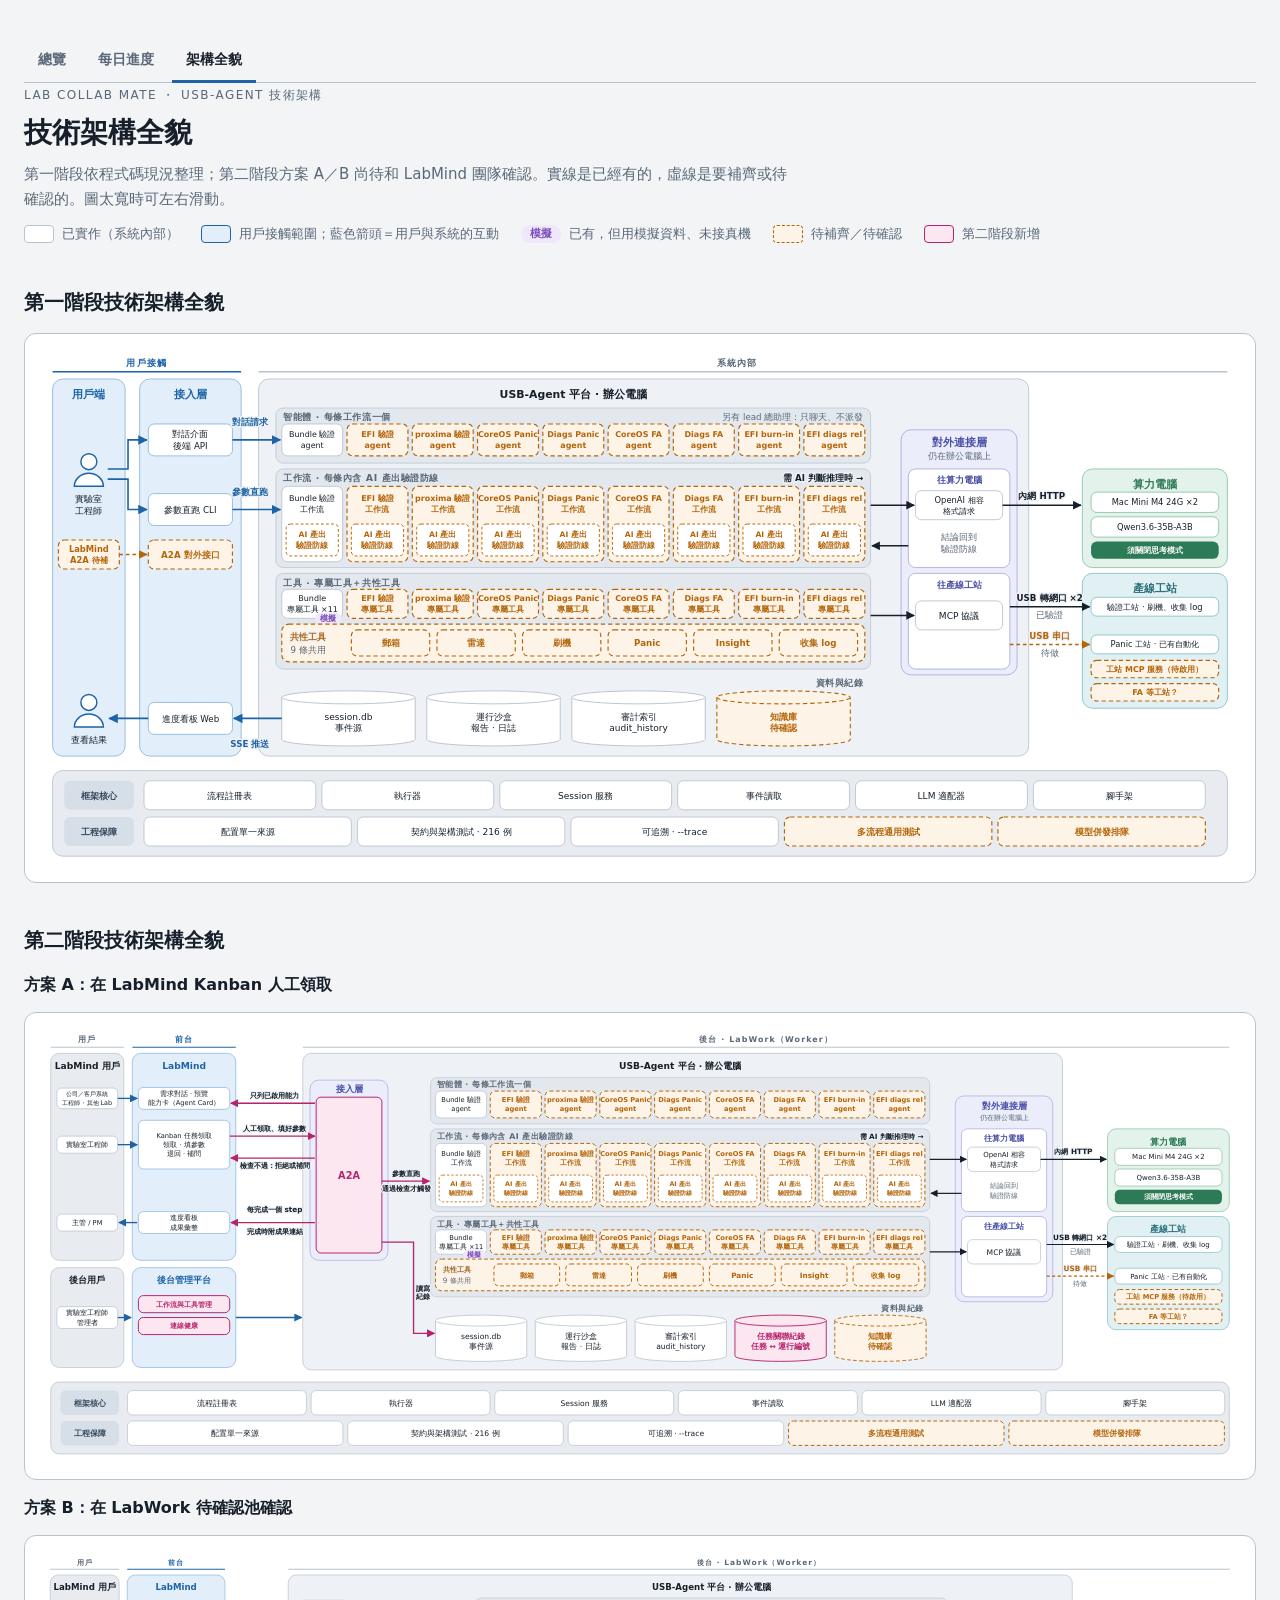
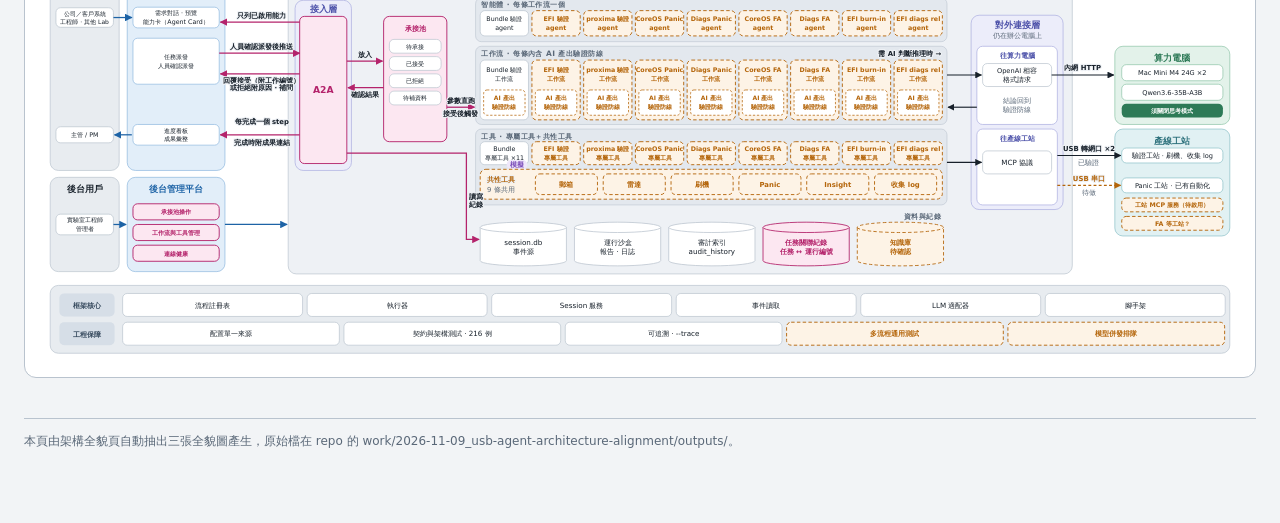
==== commit 00ddd1b0: "[2026-11-17_sw-ai-overview-and-daily-density] 新增 SW AI 案例總覽首頁；日報頁桌機版改摘要格 - index.html 改為 SW AI 案例總覽（" ====
--- a/public/arch.html
+++ b/public/arch.html
@@ -173,7 +173,7 @@
 <body>
 <div class="wrap">
 <header>
-  <nav class="tabs" aria-label="頁面"><a href="./">每日進度</a><a href="arch.html" aria-current="page">架構全貌</a></nav>
+  <nav class="tabs" aria-label="頁面"><a href="./">總覽</a><a href="daily.html">每日進度</a><a href="arch.html" aria-current="page">架構全貌</a></nav>
   <div class="eyebrow">LAB COLLAB MATE ・ USB-AGENT 技術架構</div>
   <h1>技術架構全貌</h1>
   <p class="lede">第一階段依程式碼現況整理；第二階段方案 A／B 尚待和 LabMind 團隊確認。實線是已經有的，虛線是要補齊或待確認的。圖太寬時可左右滑動。</p>
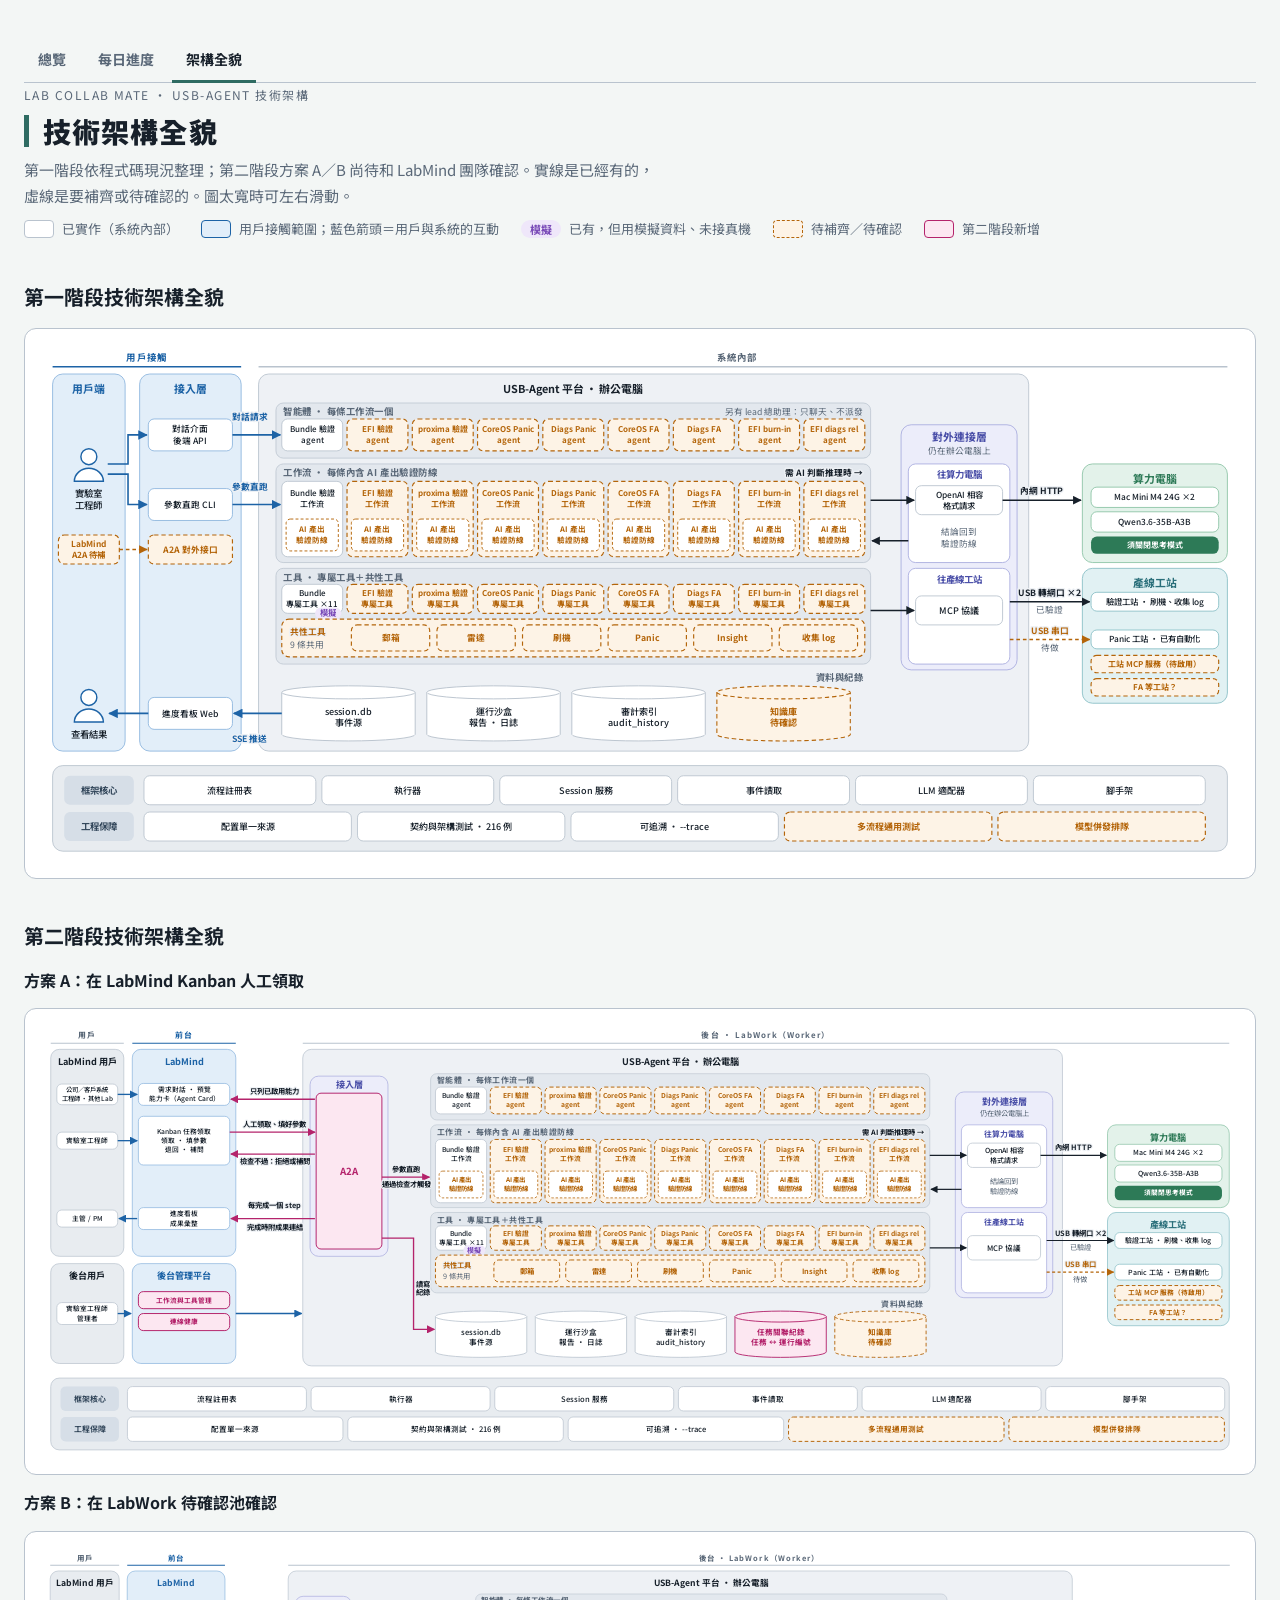
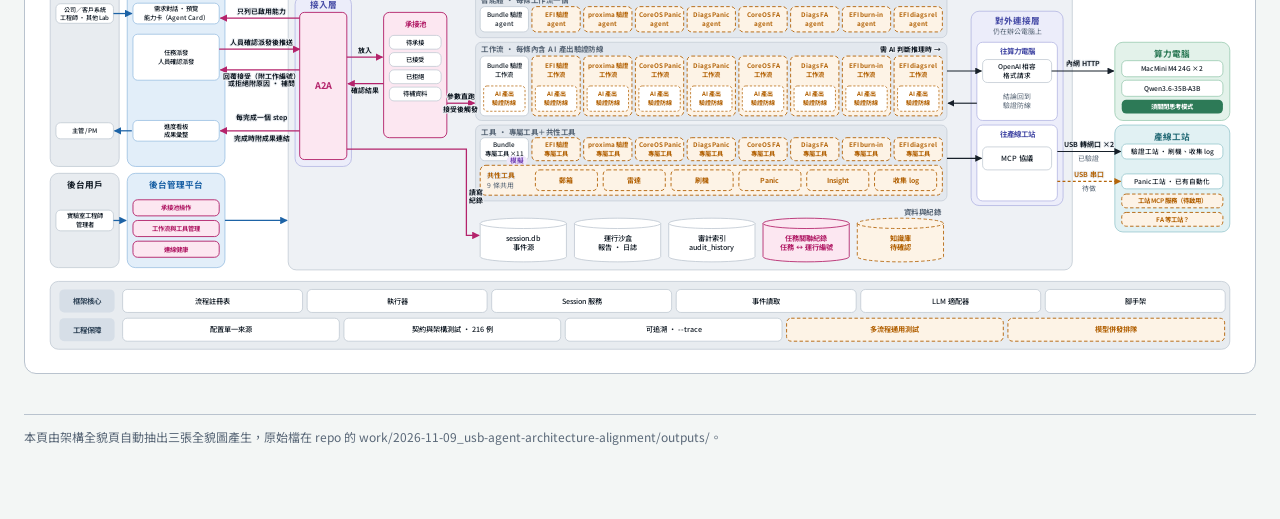
==== commit 71e904a1: "[2026-11-17_overview-redesign] 三頁統一風格：日報頁改總覽頁風格、架構頁統一外框、字體改微軟雅黑 Co-Authored-By: Claude Opus 5.5 <nor" ====
--- a/public/arch.html
+++ b/public/arch.html
@@ -5,6 +5,9 @@
 <meta name="viewport" content="width=device-width,initial-scale=1,viewport-fit=cover">
 <meta name="robots" content="noindex,nofollow">
 <title>Lab Collab Mate 架構全貌</title>
+<link rel="preconnect" href="https://fonts.googleapis.com">
+<link rel="preconnect" href="https://fonts.gstatic.com" crossorigin>
+<link rel="stylesheet" href="https://fonts.googleapis.com/css2?family=Noto+Sans+TC:wght@400;500;700;900&display=swap">
 <style>
 /* Layout: single reading column; wide figures scroll sideways on phones; tables scroll in their own box. */
 :root{
@@ -168,6 +171,14 @@
 .tabs a[aria-current="page"]{color:var(--fg);border-bottom-color:var(--user)}
 .tabs a:focus-visible{outline:2px solid var(--user);outline-offset:2px;border-radius:4px}
 .note-src{font-size:12px;color:var(--muted)}
+/* 統一風格（11-18，與總覽、每日進度頁一致）：深青綠主色、微軟雅黑、標題左側直條；架構圖本身的配色不動 */
+:root{--brand:#2E6B62;--page-bg:#F3F6F5}
+@media (prefers-color-scheme: dark){:root:not([data-theme="light"]){--brand:#5FBFAE;--page-bg:#0F1614}}
+:root[data-theme="dark"]{--brand:#5FBFAE;--page-bg:#0F1614}
+body{background:var(--page-bg);font-family:"Microsoft YaHei","微软雅黑","PingFang TC","PingFang SC","Noto Sans TC",system-ui,sans-serif}
+.tabs a[aria-current="page"]{border-bottom-color:var(--brand)}
+.tabs a:focus-visible{outline-color:var(--brand)}
+h1{font-family:inherit;font-weight:900;letter-spacing:.04em;padding-left:14px;border-left:5px solid var(--brand);line-height:1.15}
 </style>
 </head>
 <body>
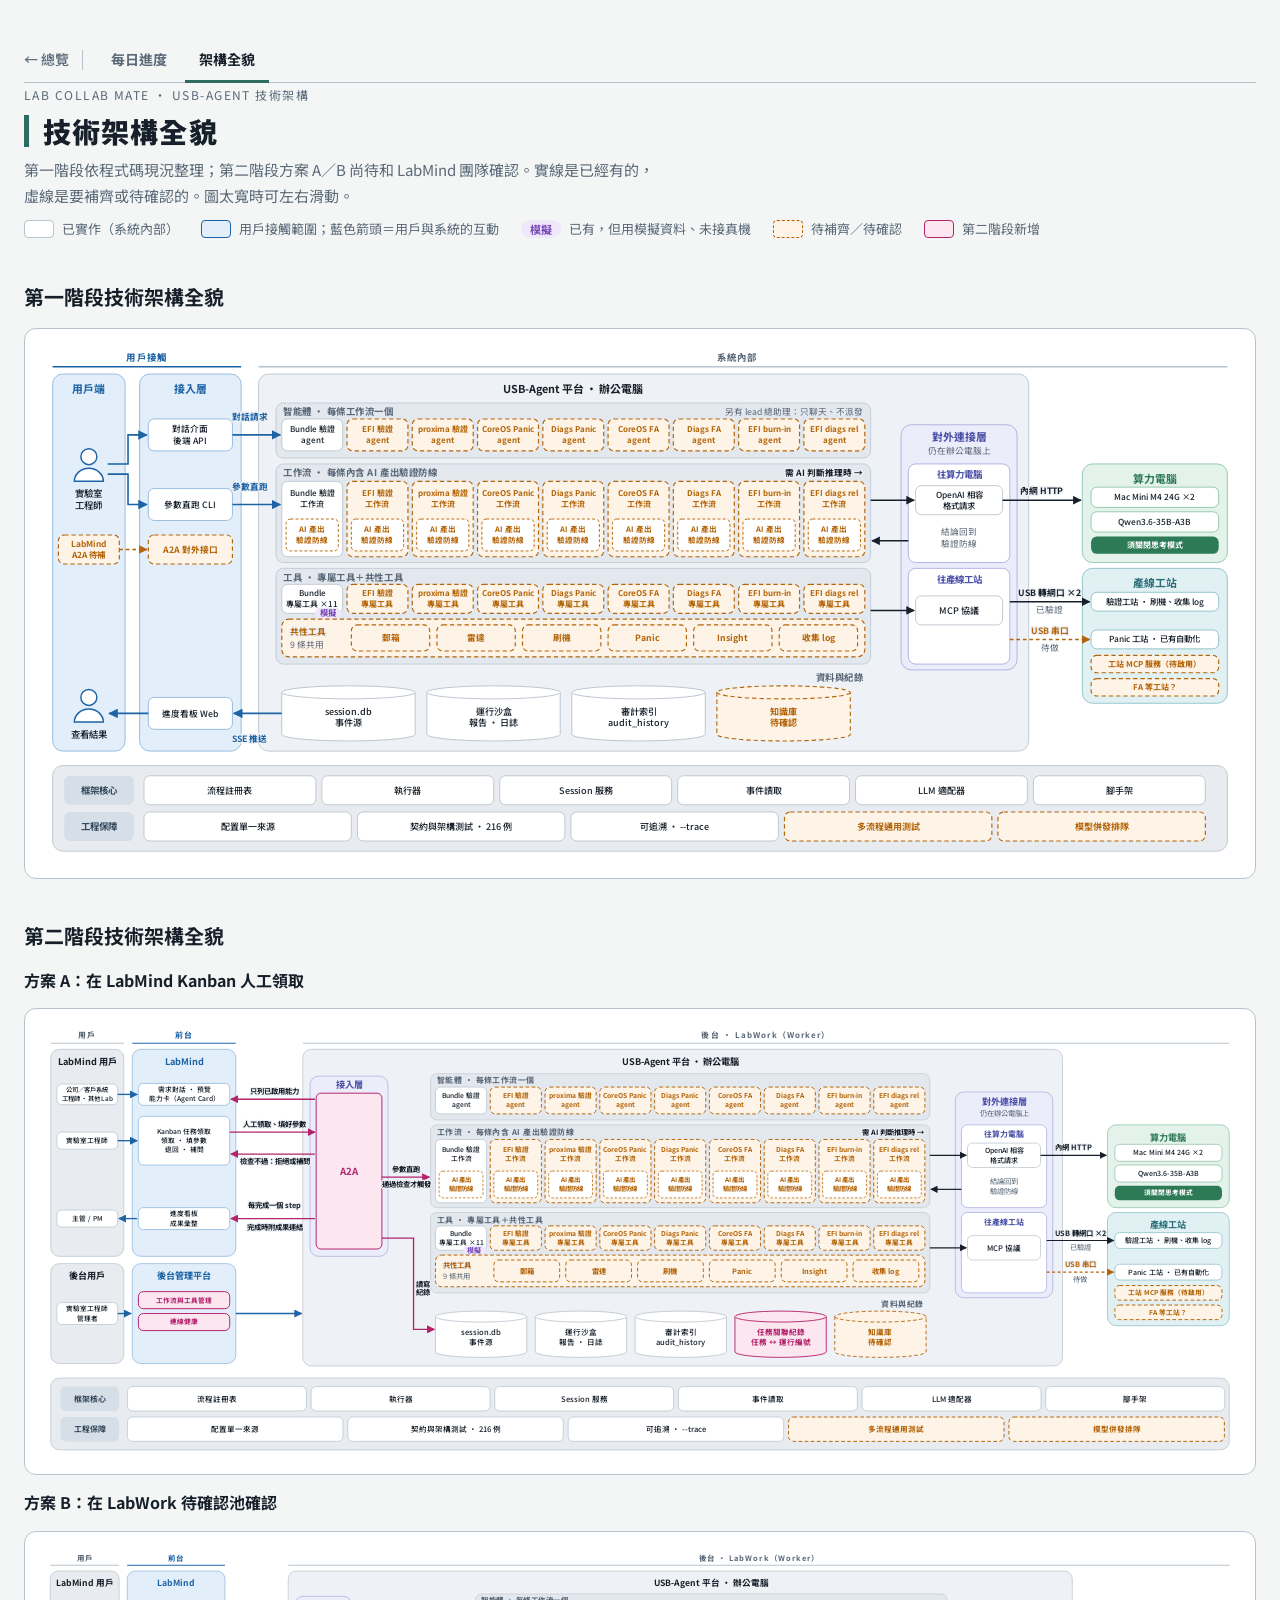
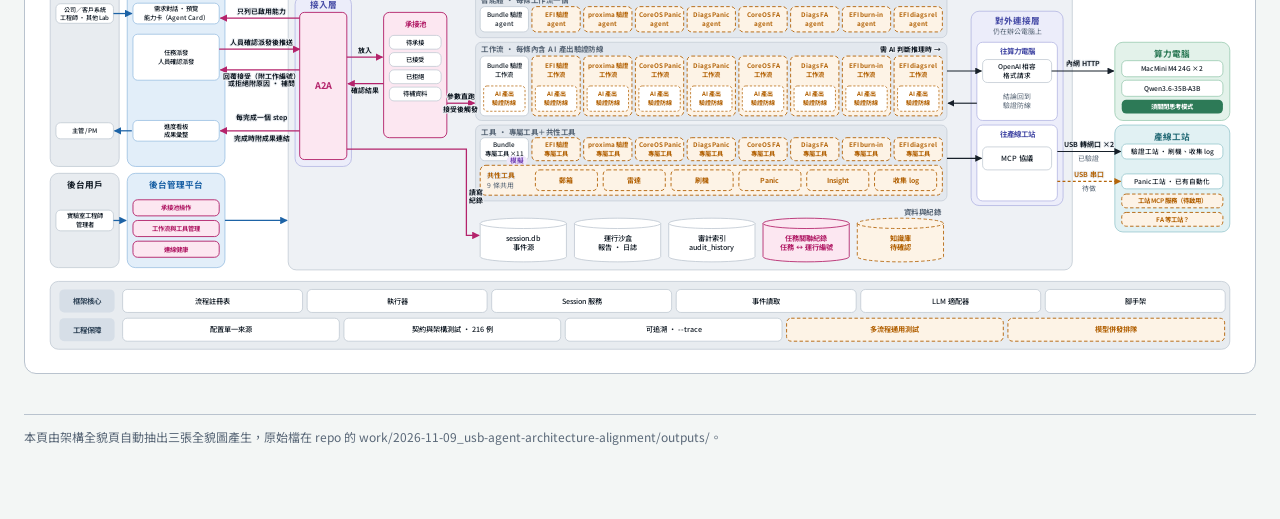
==== commit 9bc6e21e: "[2026-11-19_homepage-navigation] 首頁拿掉分頁籤，點 Lab Collab Mate 進每日日報；日報與架構頁加「← 總覽」 Co-Authored-By: Claud" ====
--- a/public/arch.html
+++ b/public/arch.html
@@ -179,12 +179,15 @@
 .tabs a[aria-current="page"]{border-bottom-color:var(--brand)}
 .tabs a:focus-visible{outline-color:var(--brand)}
 h1{font-family:inherit;font-weight:900;letter-spacing:.04em;padding-left:14px;border-left:5px solid var(--brand);line-height:1.15}
+/* 返回總覽：和分頁區隔開，不是分頁 */
+.tabs a.back{border-bottom-color:transparent;margin-right:10px;padding-left:0;padding-right:14px;position:relative;font-weight:500}
+.tabs a.back::after{content:"";position:absolute;right:0;top:25%;bottom:25%;border-right:1px solid var(--line)}
 </style>
 </head>
 <body>
 <div class="wrap">
 <header>
-  <nav class="tabs" aria-label="頁面"><a href="./">總覽</a><a href="daily.html">每日進度</a><a href="arch.html" aria-current="page">架構全貌</a></nav>
+  <nav class="tabs" aria-label="頁面"><a class="back" href="./">← 總覽</a><a href="daily.html">每日進度</a><a href="arch.html" aria-current="page">架構全貌</a></nav>
   <div class="eyebrow">LAB COLLAB MATE ・ USB-AGENT 技術架構</div>
   <h1>技術架構全貌</h1>
   <p class="lede">第一階段依程式碼現況整理；第二階段方案 A／B 尚待和 LabMind 團隊確認。實線是已經有的，虛線是要補齊或待確認的。圖太寬時可左右滑動。</p>
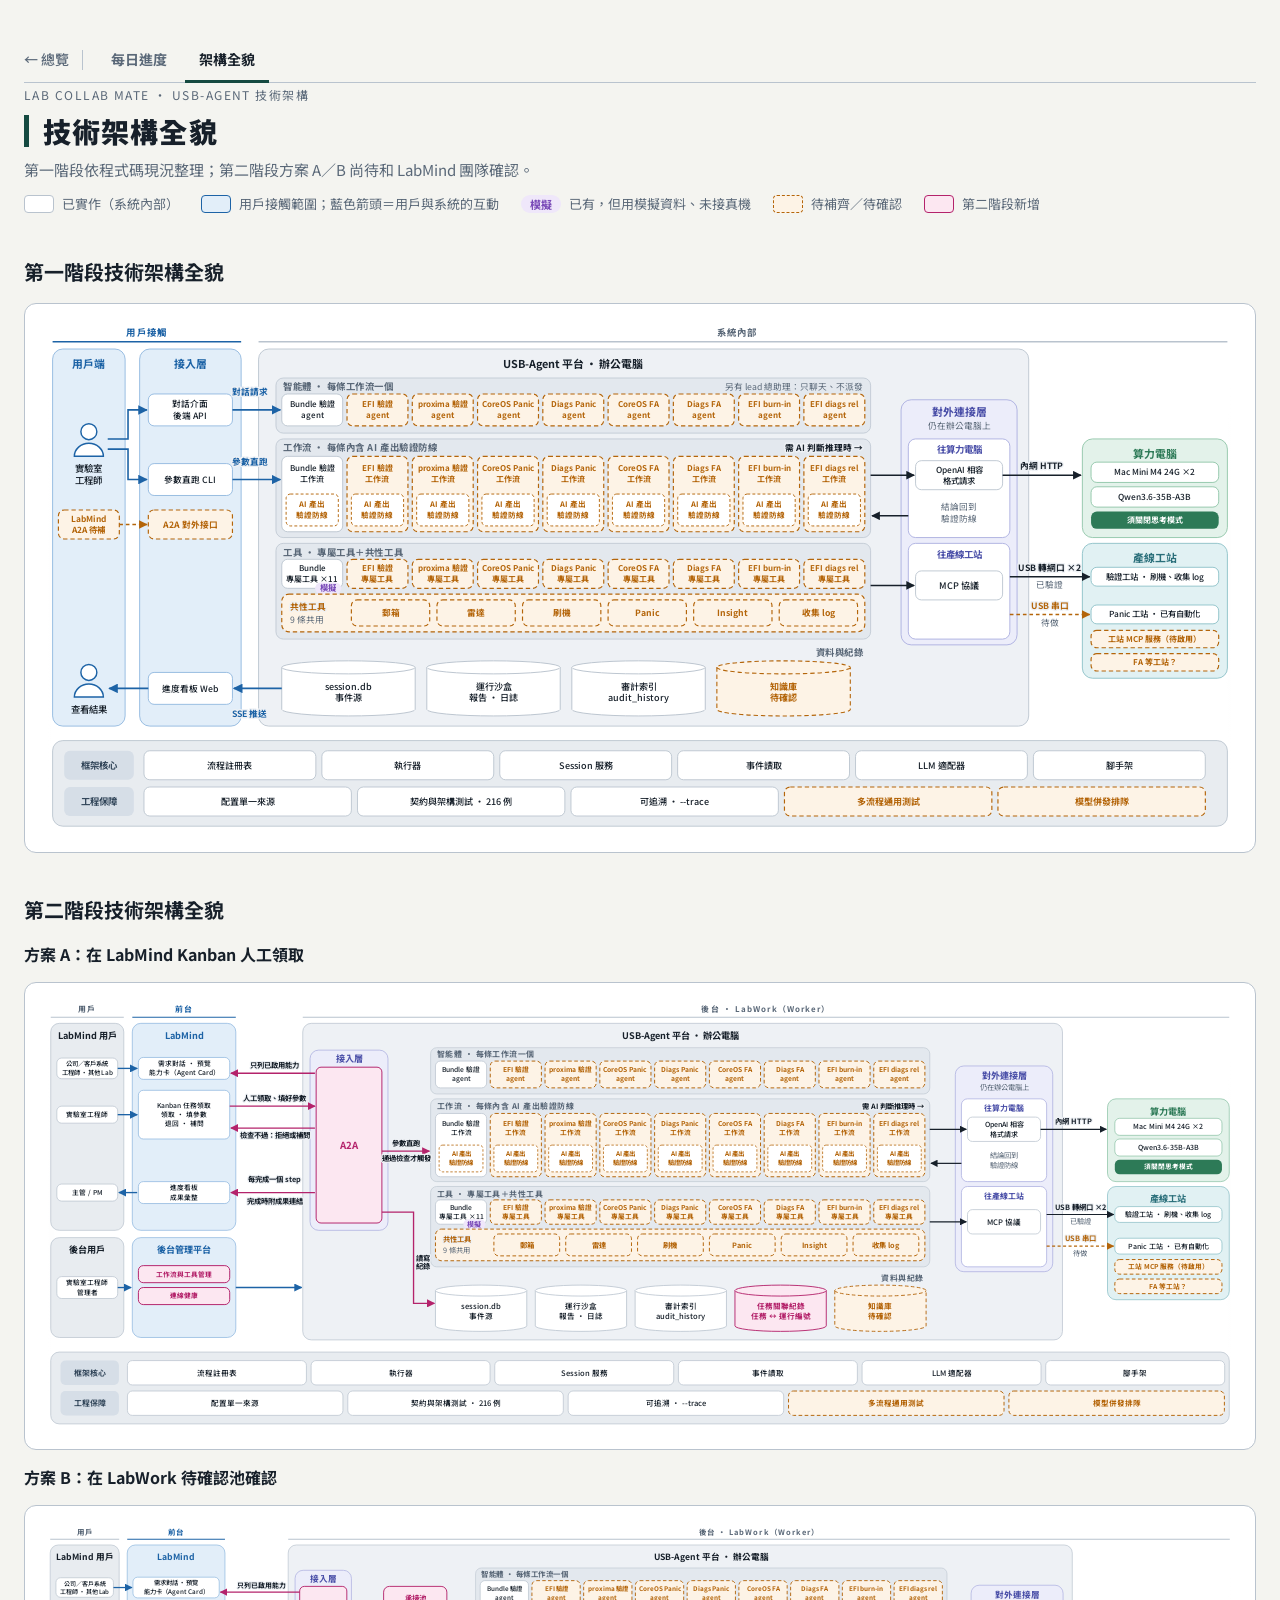
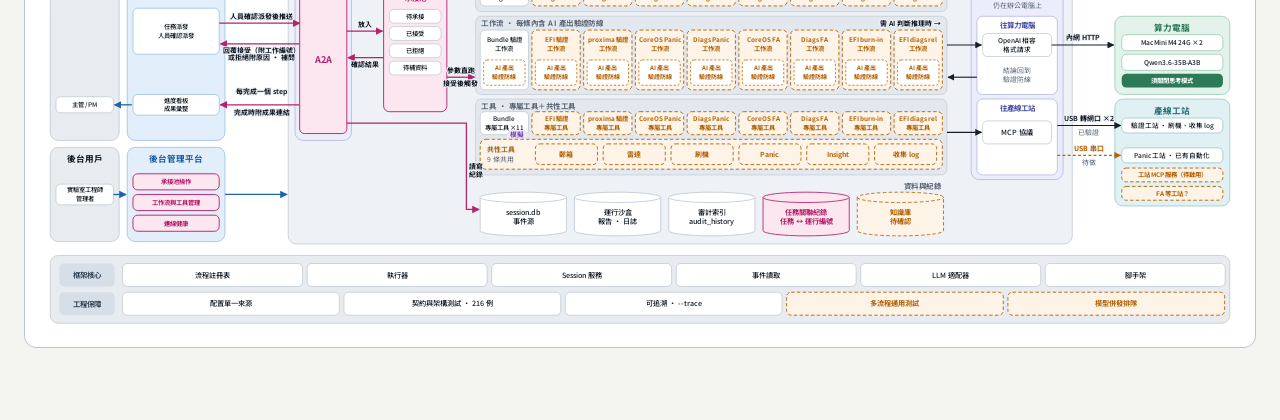
==== commit f83ebf6a: "Redesign overview (3A), daily (A), and arch chrome with zero helper text" ====
--- a/public/arch.html
+++ b/public/arch.html
@@ -171,10 +171,10 @@
 .tabs a[aria-current="page"]{color:var(--fg);border-bottom-color:var(--user)}
 .tabs a:focus-visible{outline:2px solid var(--user);outline-offset:2px;border-radius:4px}
 .note-src{font-size:12px;color:var(--muted)}
-/* 統一風格（11-18，與總覽、每日進度頁一致）：深青綠主色、微軟雅黑、標題左側直條；架構圖本身的配色不動 */
-:root{--brand:#2E6B62;--page-bg:#F3F6F5}
-@media (prefers-color-scheme: dark){:root:not([data-theme="light"]){--brand:#5FBFAE;--page-bg:#0F1614}}
-:root[data-theme="dark"]{--brand:#5FBFAE;--page-bg:#0F1614}
+/* 統一風格（與總覽、每日進度頁一致）：礦物暖紙底、深松青主色、微軟雅黑；架構圖本身的配色不動 */
+:root{--brand:#154A41;--page-bg:#F4F4F0}
+@media (prefers-color-scheme: dark){:root:not([data-theme="light"]){--brand:#59C2AE;--page-bg:#0E1412}}
+:root[data-theme="dark"]{--brand:#59C2AE;--page-bg:#0E1412}
 body{background:var(--page-bg);font-family:"Microsoft YaHei","微软雅黑","PingFang TC","PingFang SC","Noto Sans TC",system-ui,sans-serif}
 .tabs a[aria-current="page"]{border-bottom-color:var(--brand)}
 .tabs a:focus-visible{outline-color:var(--brand)}
@@ -182,6 +182,18 @@
 /* 返回總覽：和分頁區隔開，不是分頁 */
 .tabs a.back{border-bottom-color:transparent;margin-right:10px;padding-left:0;padding-right:14px;position:relative;font-weight:500}
 .tabs a.back::after{content:"";position:absolute;right:0;top:25%;bottom:25%;border-right:1px solid var(--line)}
+/* 橫向捲動容器邊緣漸層陰影，以視覺取代「可左右滑動」文字說明 */
+.scroll{
+  background:
+    linear-gradient(to right, var(--surface) 20%, transparent),
+    linear-gradient(to left, var(--surface) 20%, transparent),
+    radial-gradient(farthest-side at 0 50%, rgba(20,30,27,.14), transparent),
+    radial-gradient(farthest-side at 100% 50%, rgba(20,30,27,.14), transparent);
+  background-position: 0 0, 100% 0, 0 0, 100% 0;
+  background-repeat: no-repeat;
+  background-size: 36px 100%, 36px 100%, 14px 100%, 14px 100%;
+  background-attachment: local, local, scroll, scroll;
+}
 </style>
 </head>
 <body>
@@ -190,7 +202,7 @@
   <nav class="tabs" aria-label="頁面"><a class="back" href="./">← 總覽</a><a href="daily.html">每日進度</a><a href="arch.html" aria-current="page">架構全貌</a></nav>
   <div class="eyebrow">LAB COLLAB MATE ・ USB-AGENT 技術架構</div>
   <h1>技術架構全貌</h1>
-  <p class="lede">第一階段依程式碼現況整理；第二階段方案 A／B 尚待和 LabMind 團隊確認。實線是已經有的，虛線是要補齊或待確認的。圖太寬時可左右滑動。</p>
+  <p class="lede">第一階段依程式碼現況整理；第二階段方案 A／B 尚待和 LabMind 團隊確認。</p>
   <div class="legend">
     <span><i class="sw solid"></i>已實作（系統內部）</span>
     <span><i class="sw usw"></i>用戶接觸範圍；藍色箭頭＝用戶與系統的互動</span>
@@ -233,8 +245,6 @@
 </defs><text class="zone" x="76" y="22" text-anchor="middle">用戶</text><text class="zone zu" x="235" y="22" text-anchor="middle">前台</text><text class="zone" x="1249" y="22" text-anchor="middle">後台 · LabWork（Worker）</text><path class="zline" d="M16 30H136"/><path class="zline zlu" d="M150 30H320"/><path class="zline" d="M430 30H2068"/><rect class="g-base" x="16" y="40" width="120" height="340" rx="14"/><text class="gt gt-base" x="76.0" y="66" text-anchor="middle">LabMind 用戶</text><rect class="c-solid" x="26" y="97" width="100" height="34" rx="8"/><text class="ct" x="76.0" y="110.53" text-anchor="middle" style="font-size:10.5px">公司／客戶系統</text><text class="ct" x="76.0" y="125.03" text-anchor="middle" style="font-size:10.5px">工程師 · 其他 Lab</text><rect class="c-solid" x="26" y="304" width="100" height="28" rx="8"/><text class="ct" x="76.0" y="321.96" text-anchor="middle" style="font-size:11px">主管 / PM</text><rect class="g-base" x="16" y="392" width="120" height="164" rx="14"/><text class="gt gt-base" x="76.0" y="418" text-anchor="middle">後台用戶</text><rect class="c-solid" x="26" y="456" width="100" height="36" rx="8"/><text class="ct" x="76.0" y="470.46" text-anchor="middle" style="font-size:11px">實驗室工程師</text><text class="ct" x="76.0" y="485.46" text-anchor="middle" style="font-size:11px">管理者</text><rect class="g-user" x="150" y="40" width="170" height="340" rx="14"/><text class="gt gt-user" x="235.0" y="66" text-anchor="middle">LabMind</text><rect class="c-user" x="160" y="96" width="150" height="36" rx="8"/><text class="ct" x="235.0" y="110.46" text-anchor="middle" style="font-size:11px">需求對話 · 預覽</text><text class="ct" x="235.0" y="125.46" text-anchor="middle" style="font-size:11px">能力卡（Agent Card）</text><rect class="c-user" x="160" y="150" width="150" height="80" rx="8"/><text class="ct" x="235.0" y="186.46" text-anchor="middle" style="font-size:11px">任務派發</text><text class="ct" x="235.0" y="201.46" text-anchor="middle" style="font-size:11px">人員確認派發</text><rect class="c-user" x="160" y="300" width="150" height="36" rx="8"/><text class="ct" x="235.0" y="314.46" text-anchor="middle" style="font-size:11px">進度看板</text><text class="ct" x="235.0" y="329.46" text-anchor="middle" style="font-size:11px">成果彙整</text><rect class="g-user" x="150" y="392" width="170" height="164" rx="14"/><text class="gt gt-user" x="235.0" y="418" text-anchor="middle">後台管理平台</text><rect class="c-new" x="160" y="438" width="150" height="28" rx="8"/><text class="ct-new" x="235.0" y="455.96" text-anchor="middle" style="font-size:11px">承接池操作</text><rect class="c-new" x="160" y="474" width="150" height="28" rx="8"/><text class="ct-new" x="235.0" y="491.96" text-anchor="middle" style="font-size:11px">工作流與工具管理</text><rect class="c-new" x="160" y="510" width="150" height="28" rx="8"/><text class="ct-new" x="235.0" y="527.96" text-anchor="middle" style="font-size:11px">連線健康</text><rect class="g-plat" x="430" y="40" width="1364" height="520" rx="14"/><text class="gt" x="1166" y="66" text-anchor="middle">USB-Agent 平台 · 辦公電腦</text><g transform="translate(432,0)"><g transform="translate(16,0)"><rect class="band2" x="308" y="80" width="820" height="76" rx="10"/><rect class="band2" x="308" y="164" width="820" height="136" rx="10"/><rect class="band2" x="308" y="308" width="820" height="132" rx="10"/><text class="rowt" x="318" y="96" text-anchor="start">智能體 · 每條工作流一個</text><text class="rowt" x="318" y="181" text-anchor="start">工作流 · 每條內含 AI 產出驗證防線</text><text class="sl" x="1118" y="181" text-anchor="end">需 AI 判斷推理時 →</text><text class="rowt" x="318" y="325" text-anchor="start">工具 · 專屬工具＋共性工具</text><rect class="c-solid" x="316" y="102" width="84" height="44" rx="8"/><text class="ct" x="358.0" y="120.46" text-anchor="middle" style="font-size:11px">Bundle 驗證</text><text class="ct" x="358.0" y="135.45999999999998" text-anchor="middle" style="font-size:11px">agent</text><rect class="c-solid" x="316" y="188" width="84" height="104" rx="8"/><text class="ct" x="358" y="208" text-anchor="middle" style="font-size:11px">Bundle 驗證</text><text class="ct" x="358" y="224" text-anchor="middle" style="font-size:11px">工作流</text><rect class="guard" x="322" y="240" width="72" height="44" rx="6"/><text class="ct-gap" x="358" y="258" text-anchor="middle" style="font-size:10.5px">AI 產出</text><text class="ct-gap" x="358" y="273" text-anchor="middle" style="font-size:10.5px">驗證防線</text><rect class="c-solid" x="316" y="330" width="84" height="40" rx="8"/><text class="ct" x="358.0" y="346.46" text-anchor="middle" style="font-size:11px">Bundle</text><text class="ct" x="358.0" y="361.46" text-anchor="middle" style="font-size:11px">專屬工具 ×11</text><rect class="tagr" x="362" y="362" width="36" height="16" rx="8"/><text class="tagt" x="380" y="374" text-anchor="middle">模擬</text><rect class="c-gap" x="406" y="102" width="84" height="44" rx="8"/><text class="ct-gap" x="448.0" y="120.46" text-anchor="middle" style="font-size:11px">EFI 驗證</text><text class="ct-gap" x="448.0" y="135.45999999999998" text-anchor="middle" style="font-size:11px">agent</text><rect class="c-gap" x="406" y="188" width="84" height="104" rx="8"/><text class="ct-gap" x="448" y="208" text-anchor="middle" style="font-size:11px">EFI 驗證</text><text class="ct-gap" x="448" y="224" text-anchor="middle" style="font-size:11px">工作流</text><rect class="guard" x="412" y="240" width="72" height="44" rx="6"/><text class="ct-gap" x="448" y="258" text-anchor="middle" style="font-size:10.5px">AI 產出</text><text class="ct-gap" x="448" y="273" text-anchor="middle" style="font-size:10.5px">驗證防線</text><rect class="c-gap" x="406" y="330" width="84" height="40" rx="8"/><text class="ct-gap" x="448.0" y="346.46" text-anchor="middle" style="font-size:11px">EFI 驗證</text><text class="ct-gap" x="448.0" y="361.46" text-anchor="middle" style="font-size:11px">專屬工具</text><rect class="c-gap" x="496" y="102" width="84" height="44" rx="8"/><text class="ct-gap" x="538.0" y="120.46" text-anchor="middle" style="font-size:11px">proxima 驗證</text><text class="ct-gap" x="538.0" y="135.45999999999998" text-anchor="middle" style="font-size:11px">agent</text><rect class="c-gap" x="496" y="188" width="84" height="104" rx="8"/><text class="ct-gap" x="538" y="208" text-anchor="middle" style="font-size:11px">proxima 驗證</text><text class="ct-gap" x="538" y="224" text-anchor="middle" style="font-size:11px">工作流</text><rect class="guard" x="502" y="240" width="72" height="44" rx="6"/><text class="ct-gap" x="538" y="258" text-anchor="middle" style="font-size:10.5px">AI 產出</text><text class="ct-gap" x="538" y="273" text-anchor="middle" style="font-size:10.5px">驗證防線</text><rect class="c-gap" x="496" y="330" width="84" height="40" rx="8"/><text class="ct-gap" x="538.0" y="346.46" text-anchor="middle" style="font-size:11px">proxima 驗證</text><text class="ct-gap" x="538.0" y="361.46" text-anchor="middle" style="font-size:11px">專屬工具</text><rect class="c-gap" x="586" y="102" width="84" height="44" rx="8"/><text class="ct-gap" x="628.0" y="120.46" text-anchor="middle" style="font-size:11px">CoreOS Panic</text><text class="ct-gap" x="628.0" y="135.45999999999998" text-anchor="middle" style="font-size:11px">agent</text><rect class="c-gap" x="586" y="188" width="84" height="104" rx="8"/><text class="ct-gap" x="628" y="208" text-anchor="middle" style="font-size:11px">CoreOS Panic</text><text class="ct-gap" x="628" y="224" text-anchor="middle" style="font-size:11px">工作流</text><rect class="guard" x="592" y="240" width="72" height="44" rx="6"/><text class="ct-gap" x="628" y="258" text-anchor="middle" style="font-size:10.5px">AI 產出</text><text class="ct-gap" x="628" y="273" text-anchor="middle" style="font-size:10.5px">驗證防線</text><rect class="c-gap" x="586" y="330" width="84" height="40" rx="8"/><text class="ct-gap" x="628.0" y="346.46" text-anchor="middle" style="font-size:11px">CoreOS Panic</text><text class="ct-gap" x="628.0" y="361.46" text-anchor="middle" style="font-size:11px">專屬工具</text><rect class="c-gap" x="676" y="102" width="84" height="44" rx="8"/><text class="ct-gap" x="718.0" y="120.46" text-anchor="middle" style="font-size:11px">Diags Panic</text><text class="ct-gap" x="718.0" y="135.45999999999998" text-anchor="middle" style="font-size:11px">agent</text><rect class="c-gap" x="676" y="188" width="84" height="104" rx="8"/><text class="ct-gap" x="718" y="208" text-anchor="middle" style="font-size:11px">Diags Panic</text><text class="ct-gap" x="718" y="224" text-anchor="middle" style="font-size:11px">工作流</text><rect class="guard" x="682" y="240" width="72" height="44" rx="6"/><text class="ct-gap" x="718" y="258" text-anchor="middle" style="font-size:10.5px">AI 產出</text><text class="ct-gap" x="718" y="273" text-anchor="middle" style="font-size:10.5px">驗證防線</text><rect class="c-gap" x="676" y="330" width="84" height="40" rx="8"/><text class="ct-gap" x="718.0" y="346.46" text-anchor="middle" style="font-size:11px">Diags Panic</text><text class="ct-gap" x="718.0" y="361.46" text-anchor="middle" style="font-size:11px">專屬工具</text><rect class="c-gap" x="766" y="102" width="84" height="44" rx="8"/><text class="ct-gap" x="808.0" y="120.46" text-anchor="middle" style="font-size:11px">CoreOS FA</text><text class="ct-gap" x="808.0" y="135.45999999999998" text-anchor="middle" style="font-size:11px">agent</text><rect class="c-gap" x="766" y="188" width="84" height="104" rx="8"/><text class="ct-gap" x="808" y="208" text-anchor="middle" style="font-size:11px">CoreOS FA</text><text class="ct-gap" x="808" y="224" text-anchor="middle" style="font-size:11px">工作流</text><rect class="guard" x="772" y="240" width="72" height="44" rx="6"/><text class="ct-gap" x="808" y="258" text-anchor="middle" style="font-size:10.5px">AI 產出</text><text class="ct-gap" x="808" y="273" text-anchor="middle" style="font-size:10.5px">驗證防線</text><rect class="c-gap" x="766" y="330" width="84" height="40" rx="8"/><text class="ct-gap" x="808.0" y="346.46" text-anchor="middle" style="font-size:11px">CoreOS FA</text><text class="ct-gap" x="808.0" y="361.46" text-anchor="middle" style="font-size:11px">專屬工具</text><rect class="c-gap" x="856" y="102" width="84" height="44" rx="8"/><text class="ct-gap" x="898.0" y="120.46" text-anchor="middle" style="font-size:11px">Diags FA</text><text class="ct-gap" x="898.0" y="135.45999999999998" text-anchor="middle" style="font-size:11px">agent</text><rect class="c-gap" x="856" y="188" width="84" height="104" rx="8"/><text class="ct-gap" x="898" y="208" text-anchor="middle" style="font-size:11px">Diags FA</text><text class="ct-gap" x="898" y="224" text-anchor="middle" style="font-size:11px">工作流</text><rect class="guard" x="862" y="240" width="72" height="44" rx="6"/><text class="ct-gap" x="898" y="258" text-anchor="middle" style="font-size:10.5px">AI 產出</text><text class="ct-gap" x="898" y="273" text-anchor="middle" style="font-size:10.5px">驗證防線</text><rect class="c-gap" x="856" y="330" width="84" height="40" rx="8"/><text class="ct-gap" x="898.0" y="346.46" text-anchor="middle" style="font-size:11px">Diags FA</text><text class="ct-gap" x="898.0" y="361.46" text-anchor="middle" style="font-size:11px">專屬工具</text><rect class="c-gap" x="946" y="102" width="84" height="44" rx="8"/><text class="ct-gap" x="988.0" y="120.46" text-anchor="middle" style="font-size:11px">EFI burn-in</text><text class="ct-gap" x="988.0" y="135.45999999999998" text-anchor="middle" style="font-size:11px">agent</text><rect class="c-gap" x="946" y="188" width="84" height="104" rx="8"/><text class="ct-gap" x="988" y="208" text-anchor="middle" style="font-size:11px">EFI burn-in</text><text class="ct-gap" x="988" y="224" text-anchor="middle" style="font-size:11px">工作流</text><rect class="guard" x="952" y="240" width="72" height="44" rx="6"/><text class="ct-gap" x="988" y="258" text-anchor="middle" style="font-size:10.5px">AI 產出</text><text class="ct-gap" x="988" y="273" text-anchor="middle" style="font-size:10.5px">驗證防線</text><rect class="c-gap" x="946" y="330" width="84" height="40" rx="8"/><text class="ct-gap" x="988.0" y="346.46" text-anchor="middle" style="font-size:11px">EFI burn-in</text><text class="ct-gap" x="988.0" y="361.46" text-anchor="middle" style="font-size:11px">專屬工具</text><rect class="c-gap" x="1036" y="102" width="84" height="44" rx="8"/><text class="ct-gap" x="1078.0" y="120.46" text-anchor="middle" style="font-size:11px">EFI diags rel</text><text class="ct-gap" x="1078.0" y="135.45999999999998" text-anchor="middle" style="font-size:11px">agent</text><rect class="c-gap" x="1036" y="188" width="84" height="104" rx="8"/><text class="ct-gap" x="1078" y="208" text-anchor="middle" style="font-size:11px">EFI diags rel</text><text class="ct-gap" x="1078" y="224" text-anchor="middle" style="font-size:11px">工作流</text><rect class="guard" x="1042" y="240" width="72" height="44" rx="6"/><text class="ct-gap" x="1078" y="258" text-anchor="middle" style="font-size:10.5px">AI 產出</text><text class="ct-gap" x="1078" y="273" text-anchor="middle" style="font-size:10.5px">驗證防線</text><rect class="c-gap" x="1036" y="330" width="84" height="40" rx="8"/><text class="ct-gap" x="1078.0" y="346.46" text-anchor="middle" style="font-size:11px">EFI diags rel</text><text class="ct-gap" x="1078.0" y="361.46" text-anchor="middle" style="font-size:11px">專屬工具</text><rect class="c-gap" x="316" y="378" width="804" height="52" rx="10"/><text class="sl slg" x="328" y="400" text-anchor="start">共性工具</text><text class="hint" x="328" y="418" text-anchor="start">9 條共用</text><rect class="c-gap" x="412" y="386" width="108" height="36" rx="8"/><text class="ct-gap" x="466.0" y="408.32" text-anchor="middle" style="font-size:12px">郵箱</text><rect class="c-gap" x="530" y="386" width="108" height="36" rx="8"/><text class="ct-gap" x="584.0" y="408.32" text-anchor="middle" style="font-size:12px">雷達</text><rect class="c-gap" x="648" y="386" width="108" height="36" rx="8"/><text class="ct-gap" x="702.0" y="408.32" text-anchor="middle" style="font-size:12px">刷機</text><rect class="c-gap" x="766" y="386" width="108" height="36" rx="8"/><text class="ct-gap" x="820.0" y="408.32" text-anchor="middle" style="font-size:12px">Panic</text><rect class="c-gap" x="884" y="386" width="108" height="36" rx="8"/><text class="ct-gap" x="938.0" y="408.32" text-anchor="middle" style="font-size:12px">Insight</text><rect class="c-gap" x="1002" y="386" width="108" height="36" rx="8"/><text class="ct-gap" x="1056.0" y="408.32" text-anchor="middle" style="font-size:12px">收集 log</text><text class="rowt" x="1118" y="464" text-anchor="end">資料與紀錄</text><path class="cy" d="M316 479V537A75.0 9 0 0 0 466 537V479A75.0 9 0 0 0 316 479Z"/><path class="cy" d="M316 479A75.0 9 0 0 0 466 479"/><text class="ct" x="391.0" y="510.0" text-anchor="middle" style="font-size:12.5px">session.db</text><text class="ct" x="391.0" y="526.0" text-anchor="middle" style="font-size:12.5px">事件源</text><path class="cy" d="M480 479V537A75.0 9 0 0 0 630 537V479A75.0 9 0 0 0 480 479Z"/><path class="cy" d="M480 479A75.0 9 0 0 0 630 479"/><text class="ct" x="555.0" y="510.0" text-anchor="middle" style="font-size:12.5px">運行沙盒</text><text class="ct" x="555.0" y="526.0" text-anchor="middle" style="font-size:12.5px">報告 · 日誌</text><path class="cy" d="M644 479V537A75.0 9 0 0 0 794 537V479A75.0 9 0 0 0 644 479Z"/><path class="cy" d="M644 479A75.0 9 0 0 0 794 479"/><text class="ct" x="719.0" y="510.0" text-anchor="middle" style="font-size:12.5px">審計索引</text><text class="ct" x="719.0" y="526.0" text-anchor="middle" style="font-size:12.5px">audit_history</text><path class="cy-new" d="M808 479V537A75.0 9 0 0 0 958 537V479A75.0 9 0 0 0 808 479Z"/><path class="cy-new" d="M808 479A75.0 9 0 0 0 958 479"/><text class="ct-new" x="883.0" y="510.0" text-anchor="middle" style="font-size:12.5px">任務關聯紀錄</text><text class="ct-new" x="883.0" y="526.0" text-anchor="middle" style="font-size:12.5px">任務 ↔ 運行編號</text><path class="cy-gap" d="M972 479V537A75.0 9 0 0 0 1122 537V479A75.0 9 0 0 0 972 479Z"/><path class="cy-gap" d="M972 479A75.0 9 0 0 0 1122 479"/><text class="ct-gap" x="1047.0" y="510.0" text-anchor="middle" style="font-size:12.5px">知識庫</text><text class="ct-gap" x="1047.0" y="526.0" text-anchor="middle" style="font-size:12.5px">待確認</text><rect class="g-link" x="1170" y="110" width="160" height="338" rx="14"/><text class="gt gt-link" x="1250" y="132" text-anchor="middle">對外連接層</text><text class="hint" x="1250" y="150" text-anchor="middle">仍在辦公電腦上</text><rect class="g-sub" x="1180" y="164" width="140" height="136" rx="10"/><text class="gt-link sub2" x="1250" y="184" text-anchor="middle">往算力電腦</text><rect class="c-solid" x="1190" y="194" width="120" height="40" rx="8"/><text class="ct" x="1250.0" y="210.39" text-anchor="middle" style="font-size:11.5px">OpenAI 相容</text><text class="ct" x="1250.0" y="225.89" text-anchor="middle" style="font-size:11.5px">格式請求</text><text class="hint" x="1250" y="262" text-anchor="middle">結論回到</text><text class="hint" x="1250" y="278" text-anchor="middle">驗證防線</text><rect class="g-sub" x="1180" y="308" width="140" height="132" rx="10"/><text class="gt-link sub2" x="1250" y="328" text-anchor="middle">往產線工站</text><rect class="c-solid" x="1190" y="346" width="120" height="40" rx="8"/><text class="ct" x="1250.0" y="370.5" text-anchor="middle" style="font-size:12.5px">MCP 協議</text><rect class="g-comp" x="1420" y="164" width="200" height="136" rx="14"/><text class="gt gt-comp" x="1520.0" y="190" text-anchor="middle">算力電腦</text><rect class="c-comp" x="1432" y="196" width="176" height="28" rx="8"/><text class="ct" x="1520.0" y="214.14" text-anchor="middle" style="font-size:11.5px">Mac Mini M4 24G ×2</text><rect class="c-comp" x="1432" y="230" width="176" height="28" rx="8"/><text class="ct" x="1520.0" y="248.14" text-anchor="middle" style="font-size:11.5px">Qwen3.6-35B-A3B</text><rect class="c-dark" x="1432" y="264" width="176" height="24" rx="8"/><text class="ct-dark" x="1520.0" y="279.96" text-anchor="middle" style="font-size:11px">須關閉思考模式</text><rect class="g-stn" x="1420" y="308" width="200" height="186" rx="14"/><text class="gt gt-stn" x="1520.0" y="334" text-anchor="middle">產線工站</text><rect class="c-stn" x="1432" y="341" width="176" height="26" rx="8"/><text class="ct" x="1520.0" y="358.14" text-anchor="middle" style="font-size:11.5px">驗證工站 · 刷機、收集 log</text><rect class="c-stn" x="1432" y="393" width="176" height="26" rx="8"/><text class="ct" x="1520.0" y="410.14" text-anchor="middle" style="font-size:11.5px">Panic 工站 · 已有自動化</text><rect class="c-gap" x="1432" y="428" width="176" height="24" rx="8"/><text class="ct-gap" x="1520.0" y="443.96" text-anchor="middle" style="font-size:11px">工站 MCP 服務（待啟用）</text><rect class="c-gap" x="1432" y="460" width="176" height="24" rx="8"/><text class="ct-gap" x="1520.0" y="475.96" text-anchor="middle" style="font-size:11px">FA 等工站？</text></g></g><g transform="translate(432,0)"><g transform="translate(16,0)"><path class="sl-i" d="M1128 214H1188" marker-end="url(#bah)"/><path class="sl-i" d="M1180 270H1130" marker-end="url(#bah)"/><path class="sl-i" d="M1310 214H1418" marker-end="url(#bah)"/><text class="sl" x="1364" y="206" text-anchor="middle">內網 HTTP</text><path class="sl-i" d="M1128 366H1188" marker-end="url(#bah)"/><path class="sl-i" d="M1320 354H1430" marker-end="url(#bah)"/><text class="sl" x="1375" y="346" text-anchor="middle">USB 轉網口 ×2</text><text class="hint" x="1375" y="370" text-anchor="middle">已驗證</text><path class="sl-g" d="M1320 406H1430" marker-end="url(#bahg)"/><text class="sl slg" x="1375" y="398" text-anchor="middle">USB 串口</text><text class="hint" x="1375" y="422" text-anchor="middle">待做</text></g></g><rect class="g-link" x="442" y="84" width="98" height="296" rx="14"/><text class="gt gt-link" x="491" y="104" text-anchor="middle">接入層</text><rect class="c-new" x="450" y="112" width="82" height="256" rx="8"/><text class="ct-new" x="491.0" y="245.76" text-anchor="middle" style="font-size:16px">A2A</text><path class="sl-u" d="M126 114H158" marker-end="url(#bahu)"/><path class="sl-u" d="M158 318H128" marker-end="url(#bahu)"/><path class="sl-u" d="M126 474H148" marker-end="url(#bahu)"/><path class="sl-n" d="M450 122H312" marker-end="url(#bahn)"/><text class="sl sln" x="384" y="114" text-anchor="middle">只列已啟用能力</text><path class="sl-n" d="M310 176H450" marker-end="url(#bahn)"/><text class="sl sln" x="384" y="168" text-anchor="middle">人員確認派發後推送</text><path class="sl-n" d="M450 212H312" marker-end="url(#bahn)"/><text class="sl sln" x="384" y="228" text-anchor="middle">回覆接受（附工作編號）</text><text class="sl sln" x="384" y="240" text-anchor="middle">或拒絕附原因 · 補問</text><path class="sl-n" d="M450 318H312" marker-end="url(#bahn)"/><text class="sl sln" x="384" y="300" text-anchor="middle">每完成一個 step</text><text class="sl sln" x="384" y="336" text-anchor="middle">完成時附成果連結</text><rect class="c-new" x="596" y="112" width="110" height="218" rx="10"/><text class="ct-new sub2" x="651" y="138" text-anchor="middle">承接池</text><rect class="c-solid" x="606" y="152" width="90" height="24" rx="8"/><text class="ct" x="651.0" y="167.96" text-anchor="middle" style="font-size:11px">待承接</text><rect class="c-solid" x="606" y="182" width="90" height="24" rx="8"/><text class="ct" x="651.0" y="197.96" text-anchor="middle" style="font-size:11px">已接受</text><rect class="c-solid" x="606" y="212" width="90" height="24" rx="8"/><text class="ct" x="651.0" y="227.96" text-anchor="middle" style="font-size:11px">已拒絕</text><rect class="c-solid" x="606" y="242" width="90" height="24" rx="8"/><text class="ct" x="651.0" y="257.96" text-anchor="middle" style="font-size:11px">待補資料</text><path class="sl-n" d="M532 190H594" marker-end="url(#bahn)"/><text class="sl sln" x="563" y="182" text-anchor="middle">放入</text><path class="sl-n" d="M596 236H534" marker-end="url(#bahn)"/><text class="sl sln" x="563" y="252" text-anchor="middle">確認結果</text><path class="sl-n" d="M706 270H754" marker-end="url(#bahn)"/><text class="sl sln" x="730" y="262" text-anchor="middle">參數直跑</text><text class="sl sln" x="730" y="286" text-anchor="middle">接受後觸發</text><path class="sl-u" d="M320 474H428" marker-end="url(#bahu)"/><path class="sl-n" d="M532 350H740V500H762" marker-end="url(#bahn)"/><text class="sl sln" x="744" y="430" text-anchor="start">讀寫</text><text class="sl sln" x="744" y="444" text-anchor="start">紀錄</text><rect class="g-base" x="16" y="580" width="2052" height="118" rx="14"/><rect class="rl" x="32" y="594" width="96" height="40" rx="8"/><text class="rlt" x="80.0" y="619.0" text-anchor="middle">框架核心</text><rect class="c-solid" x="142" y="594" width="313" height="40" rx="8"/><text class="ct" x="298.5" y="618.5" text-anchor="middle" style="font-size:12.5px">流程註冊表</text><rect class="c-solid" x="463" y="594" width="313" height="40" rx="8"/><text class="ct" x="619.5" y="618.5" text-anchor="middle" style="font-size:12.5px">執行器</text><rect class="c-solid" x="784" y="594" width="313" height="40" rx="8"/><text class="ct" x="940.5" y="618.5" text-anchor="middle" style="font-size:12.5px">Session 服務</text><rect class="c-solid" x="1105" y="594" width="313" height="40" rx="8"/><text class="ct" x="1261.5" y="618.5" text-anchor="middle" style="font-size:12.5px">事件讀取</text><rect class="c-solid" x="1426" y="594" width="313" height="40" rx="8"/><text class="ct" x="1582.5" y="618.5" text-anchor="middle" style="font-size:12.5px">LLM 適配器</text><rect class="c-solid" x="1747" y="594" width="313" height="40" rx="8"/><text class="ct" x="1903.5" y="618.5" text-anchor="middle" style="font-size:12.5px">腳手架</text><rect class="rl" x="32" y="644" width="96" height="40" rx="8"/><text class="rlt" x="80.0" y="669.0" text-anchor="middle">工程保障</text><rect class="c-solid" x="142" y="644" width="377" height="40" rx="8"/><text class="ct" x="330.5" y="668.5" text-anchor="middle" style="font-size:12.5px">配置單一來源</text><rect class="c-solid" x="527" y="644" width="377" height="40" rx="8"/><text class="ct" x="715.5" y="668.5" text-anchor="middle" style="font-size:12.5px">契約與架構測試 · 216 例</text><rect class="c-solid" x="912" y="644" width="377" height="40" rx="8"/><text class="ct" x="1100.5" y="668.5" text-anchor="middle" style="font-size:12.5px">可追溯 · --trace</text><rect class="c-gap" x="1297" y="644" width="377" height="40" rx="8"/><text class="ct-gap" x="1485.5" y="668.5" text-anchor="middle" style="font-size:12.5px">多流程通用測試</text><rect class="c-gap" x="1682" y="644" width="377" height="40" rx="8"/><text class="ct-gap" x="1870.5" y="668.5" text-anchor="middle" style="font-size:12.5px">模型併發排隊</text></svg></div>
   </figure>
 </section>
-
-<footer>本頁由架構全貌頁自動抽出三張全貌圖產生，原始檔在 repo 的 work/2026-11-09_usb-agent-architecture-alignment/outputs/。</footer>
 </div>
 </body>
 </html>
